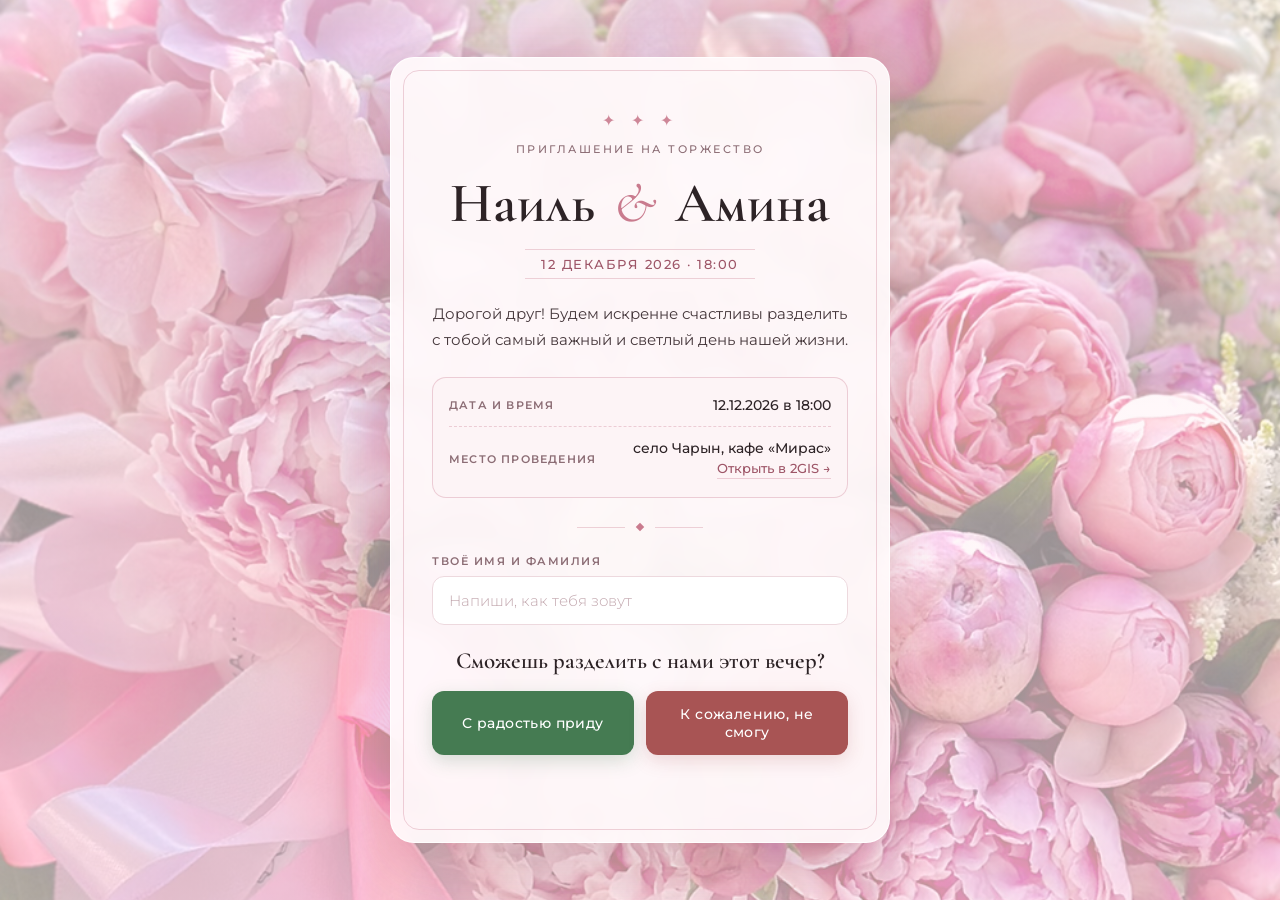
==== index.html @ 1da9c5cc "Сделал открытку" ====
<!DOCTYPE html>
<html lang="ru">
<head>
    <meta charset="UTF-8">
    <meta name="viewport" content="width=device-width, initial-scale=1.0">
    <title>Приглашение на свадьбу — Наиль & Амина</title>
    <link rel="preconnect" href="https://fonts.googleapis.com">
    <link rel="preconnect" href="https://fonts.gstatic.com" crossorigin>
    <link href="https://fonts.googleapis.com/css2?family=Cormorant+Garamond:ital,wght@0,400;0,600;1,400;1,600&family=Montserrat:wght@300;400;500;600&display=swap" rel="stylesheet">
    <style>
        :root {
            --bg: #fdf2f4;
            --card: rgba(255, 250, 251, 0.93);
            --text: #2d2326;
            --muted: #8c6d75;
            --rose: #c97b8e;
            --rose-light: rgba(201, 123, 142, 0.32);
            --rose-dark: #9e5668;
            --surface: rgba(253, 244, 246, 0.92);
            --yes: #457b52;
            --yes-hover: #366341;
            --no: #a85454;
            --no-hover: #8d4343;
            --error: #c0392b;
        }

        * {
            box-sizing: border-box;
            margin: 0;
            padding: 0;
            -webkit-tap-highlight-color: transparent;
        }

        body {
            font-family: 'Montserrat', sans-serif;
            background-color: var(--bg);
            background-image:
                linear-gradient(rgba(255, 246, 248, 0.58), rgba(255, 240, 244, 0.62)),
                url('IMG_3731.jpg');
            background-position: center;
            background-size: cover;
            background-repeat: no-repeat;
            background-attachment: fixed;
            color: var(--text);
            min-height: 100dvh;
            display: flex;
            align-items: center;
            justify-content: center;
            padding: 24px 16px;
        }

        .invitation {
            width: 100%;
            max-width: 500px;
            animation: cardAppear 0.9s cubic-bezier(0.22, 1, 0.36, 1) forwards;
        }

        @keyframes cardAppear {
            from {
                opacity: 0;
                transform: translateY(24px);
            }
            to {
                opacity: 1;
                transform: translateY(0);
            }
        }

        .invitation-outer {
            background: var(--card);
            backdrop-filter: blur(10px);
            -webkit-backdrop-filter: blur(10px);
            border-radius: 24px;
            padding: 12px;
            box-shadow: 0 24px 65px rgba(110, 58, 72, 0.2);
            border: 1px solid rgba(255, 255, 255, 0.8);
        }

        .invitation-inner {
            border: 1px solid var(--rose-light);
            border-radius: 16px;
            padding: 40px 28px 36px;
            text-align: center;
            position: relative;
        }

        .ornament {
            color: var(--rose);
            font-size: 16px;
            letter-spacing: 6px;
            margin-bottom: 12px;
            opacity: 0.9;
        }

        .eyebrow {
            font-size: 11px;
            font-weight: 500;
            letter-spacing: 2.5px;
            text-transform: uppercase;
            color: var(--muted);
            margin-bottom: 16px;
        }

        .names {
            font-family: 'Cormorant Garamond', serif;
            font-size: clamp(2.6rem, 9vw, 3.5rem);
            font-weight: 600;
            line-height: 1.12;
            color: var(--text);
            margin-bottom: 14px;
        }

        .names span {
            display: inline-block;
            color: var(--rose);
            font-style: italic;
            font-weight: 400;
            margin: 0 6px;
        }

        .date-badge {
            display: inline-block;
            font-size: 13px;
            font-weight: 500;
            color: var(--rose-dark);
            letter-spacing: 1.5px;
            text-transform: uppercase;
            padding: 6px 16px;
            border-top: 1px solid var(--rose-light);
            border-bottom: 1px solid var(--rose-light);
            margin-bottom: 22px;
        }

        .text {
            font-size: 15px;
            font-weight: 400;
            line-height: 1.75;
            color: #45373b;
            margin-bottom: 24px;
        }

        .details-card {
            background: var(--surface);
            border: 1px solid var(--rose-light);
            border-radius: 14px;
            padding: 18px 16px;
            margin-bottom: 26px;
            display: flex;
            flex-direction: column;
            gap: 12px;
        }

        .detail-row {
            display: flex;
            align-items: center;
            justify-content: space-between;
            gap: 12px;
            font-size: 14px;
            text-align: left;
        }

        .detail-row:not(:last-child) {
            padding-bottom: 12px;
            border-bottom: 1px dashed rgba(201, 123, 142, 0.32);
        }

        .detail-label {
            font-size: 11px;
            font-weight: 600;
            letter-spacing: 1.2px;
            text-transform: uppercase;
            color: var(--muted);
            flex-shrink: 0;
        }

        .detail-value {
            font-weight: 500;
            color: var(--text);
            text-align: right;
        }

        .map-link {
            display: inline-block;
            margin-top: 4px;
            font-size: 12.5px;
            font-weight: 500;
            color: var(--rose-dark);
            text-decoration: none;
            border-bottom: 1px solid var(--rose-light);
            padding-bottom: 2px;
            transition: opacity 0.2s;
        }

        .map-link:hover {
            opacity: 0.75;
        }

        .divider {
            display: flex;
            align-items: center;
            justify-content: center;
            gap: 12px;
            margin-bottom: 24px;
        }

        .divider::before,
        .divider::after {
            content: "";
            height: 1px;
            width: 48px;
            background: var(--rose-light);
        }

        .divider-diamond {
            width: 6px;
            height: 6px;
            background: var(--rose);
            transform: rotate(45deg);
        }

        .input-group {
            text-align: left;
            margin-bottom: 22px;
        }

        .input-group label {
            display: block;
            font-size: 11px;
            font-weight: 600;
            letter-spacing: 1.5px;
            text-transform: uppercase;
            color: var(--muted);
            margin-bottom: 8px;
        }

        .input-group input {
            width: 100%;
            padding: 14px 16px;
            font-size: 15px;
            font-family: 'Montserrat', sans-serif;
            border: 1.5px solid #edd9de;
            border-radius: 12px;
            background: rgba(255, 255, 255, 0.95);
            color: var(--text);
            transition: border-color 0.25s, box-shadow 0.25s, background-color 0.25s;
        }

        .input-group input::placeholder {
            color: #c2a7ae;
            font-weight: 300;
        }

        .input-group input:focus {
            outline: none;
            background: #ffffff;
            border-color: var(--rose);
            box-shadow: 0 0 0 3px rgba(201, 123, 142, 0.18);
        }

        .input-group input.invalid {
            border-color: var(--error);
            box-shadow: 0 0 0 3px rgba(192, 57, 43, 0.12);
        }

        .question {
            font-family: 'Cormorant Garamond', serif;
            font-size: 23px;
            font-weight: 600;
            margin-bottom: 16px;
            color: var(--text);
        }

        .buttons {
            display: flex;
            gap: 12px;
            justify-content: center;
            flex-wrap: wrap;
        }

        .btn {
            flex: 1 1 150px;
            padding: 14px 20px;
            font-size: 14px;
            font-family: 'Montserrat', sans-serif;
            font-weight: 500;
            letter-spacing: 0.4px;
            border: none;
            border-radius: 12px;
            cursor: pointer;
            color: #fff;
            transition: transform 0.15s ease, background-color 0.25s ease, box-shadow 0.25s ease, opacity 0.2s;
        }

        .btn:hover:not(:disabled) {
            transform: translateY(-1px);
        }

        .btn:active:not(:disabled) {
            transform: scale(0.98);
        }

        .btn:disabled {
            opacity: 0.6;
            cursor: not-allowed;
        }

        .btn-yes {
            background: var(--yes);
            box-shadow: 0 6px 18px rgba(69, 123, 82, 0.22);
        }

        .btn-yes:hover:not(:disabled) {
            background: var(--yes-hover);
        }

        .btn-no {
            background: var(--no);
            box-shadow: 0 6px 18px rgba(168, 84, 84, 0.2);
        }

        .btn-no:hover:not(:disabled) {
            background: var(--no-hover);
        }

        .message {
            margin-top: 18px;
            font-size: 13.5px;
            min-height: 20px;
            color: var(--muted);
        }

        .message.error {
            color: var(--error);
        }

        .confirmed-box {
            display: none;
            padding: 22px 16px;
            background: var(--surface);
            border-radius: 14px;
            border: 1px solid var(--rose-light);
            animation: cardAppear 0.5s ease forwards;
        }

        .confirmed-box.show {
            display: block;
        }

        .confirmed-icon {
            font-size: 28px;
            margin-bottom: 8px;
        }

        .confirmed-title {
            font-family: 'Cormorant Garamond', serif;
            font-size: 24px;
            font-weight: 600;
            color: var(--text);
            margin-bottom: 6px;
        }

        .confirmed-sub {
            font-size: 13.5px;
            font-weight: 300;
            color: var(--muted);
            line-height: 1.5;
        }

        @media (max-width: 480px) {
            body {
                background-attachment: scroll;
            }
            .invitation-inner {
                padding: 34px 20px 30px;
            }
            .btn {
                flex: 1 1 100%;
            }
        }
    </style>
</head>
<body>
    <div class="invitation">
        <div class="invitation-outer">
            <div class="invitation-inner">
                <div class="ornament">✦ ✦ ✦</div>
                <p class="eyebrow">Приглашение на торжество</p>

                <h1 class="names">Наиль <span>&</span> Амина</h1>
                <p class="date-badge">12 декабря 2026 · 18:00</p>

                <p class="text">
                    Дорогой друг! Будем искренне счастливы разделить с тобой
                    самый важный и светлый день нашей жизни.
                </p>

                <div class="details-card">
                    <div class="detail-row">
                        <span class="detail-label">Дата и время</span>
                        <span class="detail-value">12.12.2026 в 18:00</span>
                    </div>
                    <div class="detail-row">
                        <span class="detail-label">Место проведения</span>
                        <span class="detail-value">
                            село Чарын, кафе «Мирас»<br>
                            <a class="map-link" href="https://2gis.kz/search/село%20Чарын%20кафе%20Мирас" target="_blank" rel="noopener">Открыть в 2GIS →</a>
                        </span>
                    </div>
                </div>

                <div class="divider">
                    <span class="divider-diamond"></span>
                </div>

                <form id="rsvp-form" novalidate>
                    <div class="input-group">
                        <label for="guest-name">Твоё имя и фамилия</label>
                        <input
                            type="text"
                            id="guest-name"
                            name="name"
                            placeholder="Напиши, как тебя зовут"
                            autocomplete="name"
                            required
                        >
                    </div>

                    <p class="question">Сможешь разделить с нами этот вечер?</p>

                    <div class="buttons">
                        <button type="submit" name="answer" value="Приду" class="btn btn-yes">
                            С радостью приду
                        </button>
                        <button type="submit" name="answer" value="Не приду" class="btn btn-no">
                            К сожалению, не смогу
                        </button>
                    </div>
                </form>

                <div id="confirmed-box" class="confirmed-box">
                    <div class="confirmed-icon">✨</div>
                    <p class="confirmed-title" id="confirmed-title">Спасибо! Твой ответ записан</p>
                    <p class="confirmed-sub" id="confirmed-sub">Мы очень ценим, что ты нашёл время ответить.</p>
                </div>

                <p id="message" class="message" role="status" aria-live="polite"></p>
            </div>
        </div>
    </div>

    <script>
        // ============================================================
        // 1. ВСТАВЬ СЮДА СВОЙ URL ИЗ GOOGLE APPS SCRIPT (заканчивается на /exec)
        // ============================================================
        const SCRIPT_URL = 'https://script.google.com/macros/s/AKfycbz610E8Sy4Sr0p0sV0NRV6EFNcVCZr5c0VH14_NUvNoSm4_7kyCU1cednIXRTrZrEOw0Q/exec';

        // ============================================================
        // 2. Логика формы
        // ============================================================
        const form = document.getElementById('rsvp-form');
        const nameInput = document.getElementById('guest-name');
        const messageEl = document.getElementById('message');
        const confirmedBox = document.getElementById('confirmed-box');
        const confirmedTitle = document.getElementById('confirmed-title');
        const confirmedSub = document.getElementById('confirmed-sub');
        const buttons = form.querySelectorAll('button');

        let selectedAnswer = null;

        buttons.forEach((btn) => {
            btn.addEventListener('click', () => {
                selectedAnswer = btn.value;
            });
        });

        form.addEventListener('submit', (e) => {
            e.preventDefault();

            const name = nameInput.value.trim();
            if (!name) {
                nameInput.classList.add('invalid');
                nameInput.focus();
                showMessage('Пожалуйста, напиши своё имя.', 'error');
                return;
            }
            nameInput.classList.remove('invalid');

            if (!selectedAnswer) {
                showMessage('Выбери один из вариантов ответа.', 'error');
                return;
            }

            if (!SCRIPT_URL || SCRIPT_URL.includes('ВСТАВЬ_СЮДА')) {
                showMessage('Сначала вставь ссылку Google Apps Script в код.', 'error');
                return;
            }

            setLoading(true);
            showMessage('Сохраняем ответ...', '');

            const formData = new FormData();
            formData.append('name', name);
            formData.append('answer', selectedAnswer);

            fetch(SCRIPT_URL, {
                method: 'POST',
                body: formData,
            })
                .then((response) => response.json())
                .then((result) => {
                    if (result.result === 'success') {
                        showMessage('', '');
                        form.style.display = 'none';
                        confirmedTitle.textContent = `Спасибо, ${name}!`;
                        confirmedSub.textContent = selectedAnswer === 'Приду'
                            ? 'Твой ответ записан. Ждём тебя 12 декабря в 18:00 в кафе «Мирас»!'
                            : 'Твой ответ записан. Жаль, что не получится увидеться, но мы всё понимаем.';
                        confirmedBox.classList.add('show');
                    } else {
                        showMessage('Ошибка: ' + (result.message || 'не удалось сохранить'), 'error');
                    }
                })
                .catch((error) => {
                    console.error('Ошибка отправки:', error);
                    showMessage('Не удалось отправить. Проверь интернет и попробуй ещё раз.', 'error');
                })
                .finally(() => {
                    setLoading(false);
                });
        });

        nameInput.addEventListener('input', () => {
            if (nameInput.value.trim()) {
                nameInput.classList.remove('invalid');
                showMessage('', '');
            }
        });

        function showMessage(text, type) {
            messageEl.textContent = text;
            messageEl.className = 'message' + (type ? ' ' + type : '');
        }

        function setLoading(isLoading) {
            buttons.forEach((btn) => {
                btn.disabled = isLoading;
            });
        }
    </script>
</body>
</html>
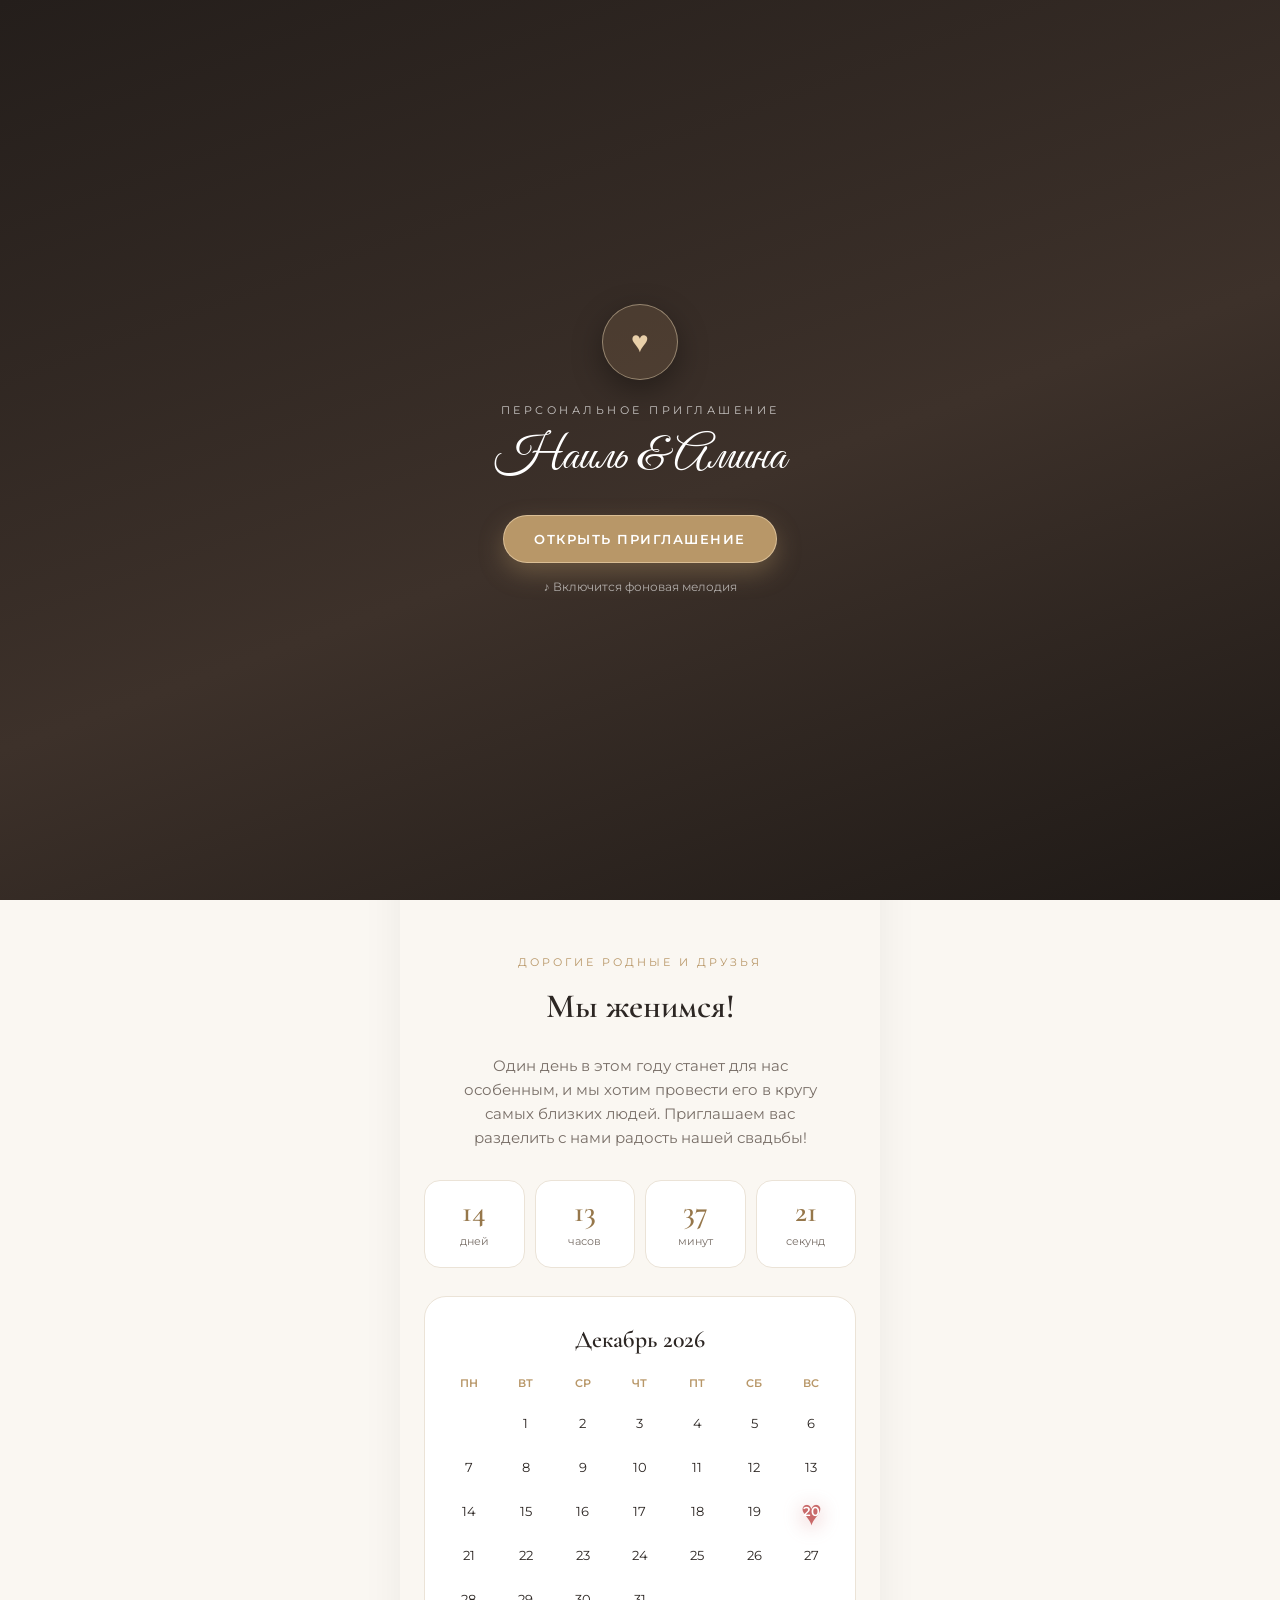
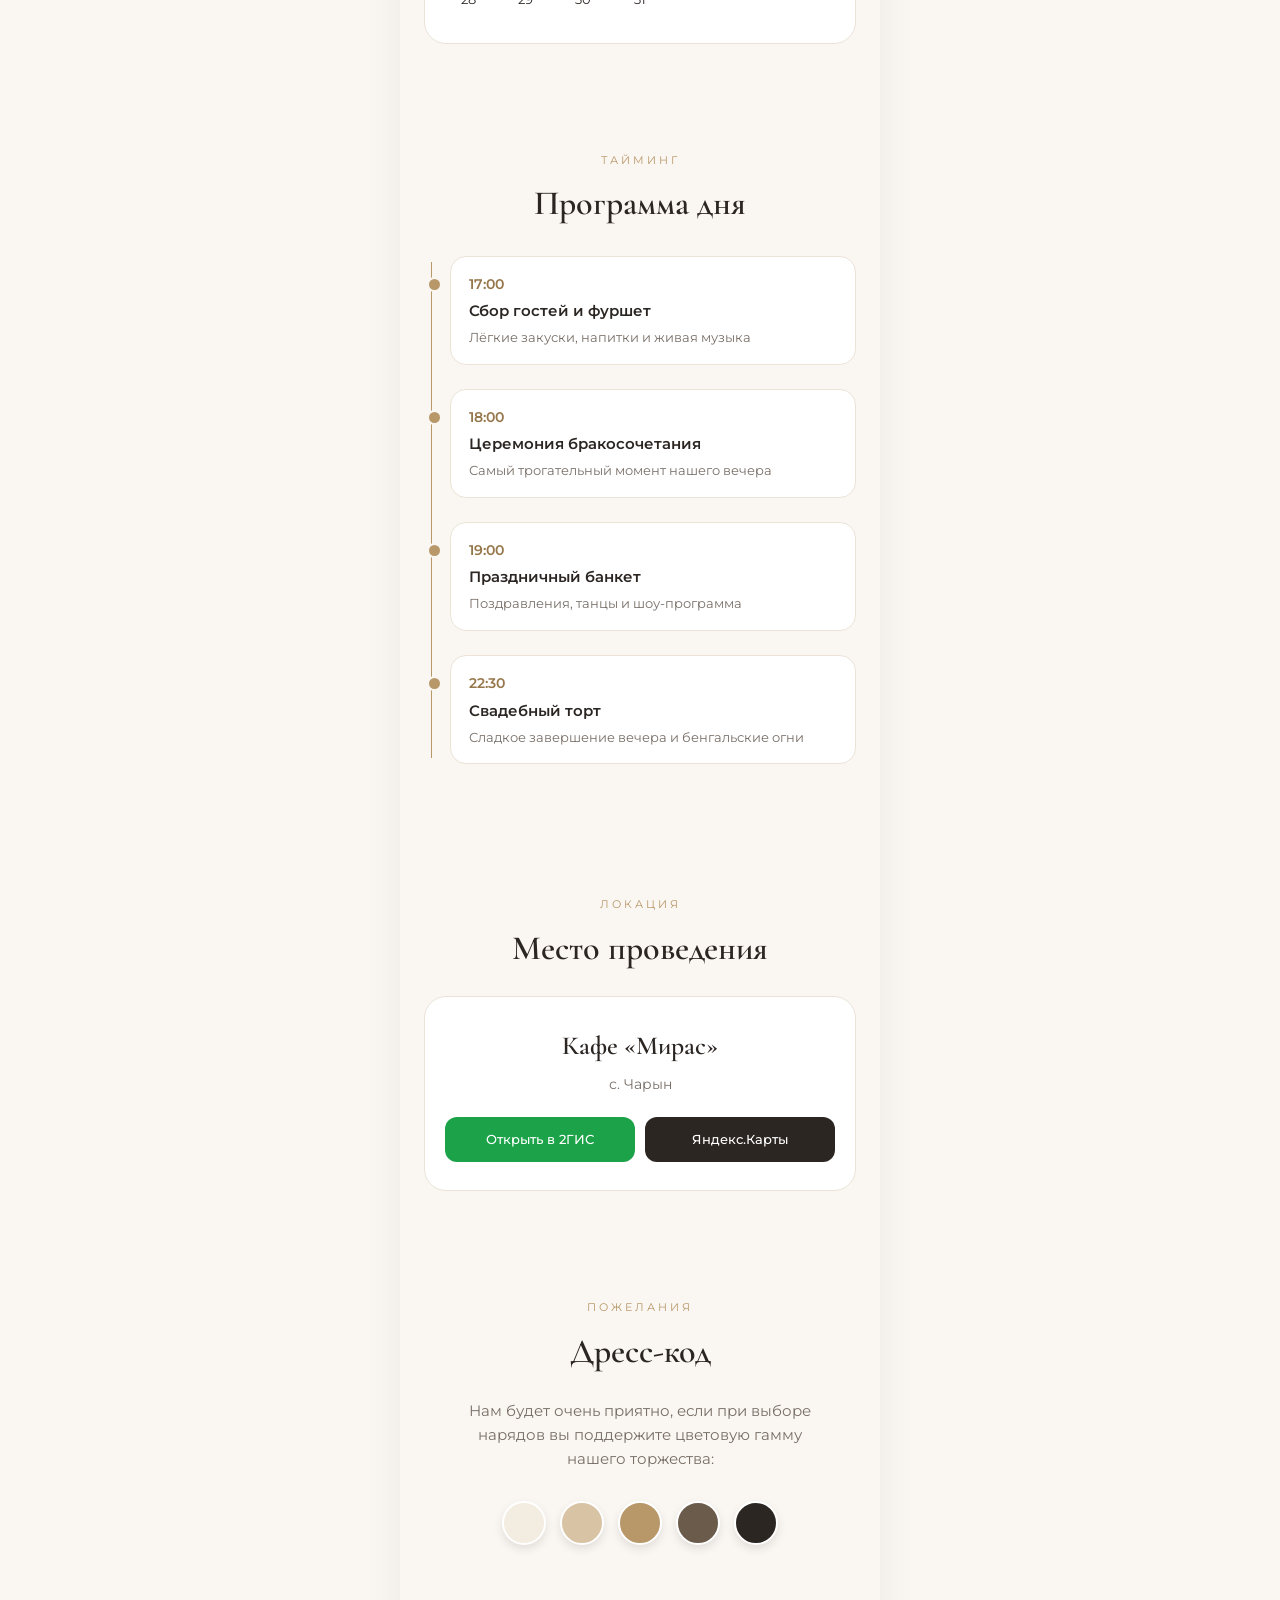
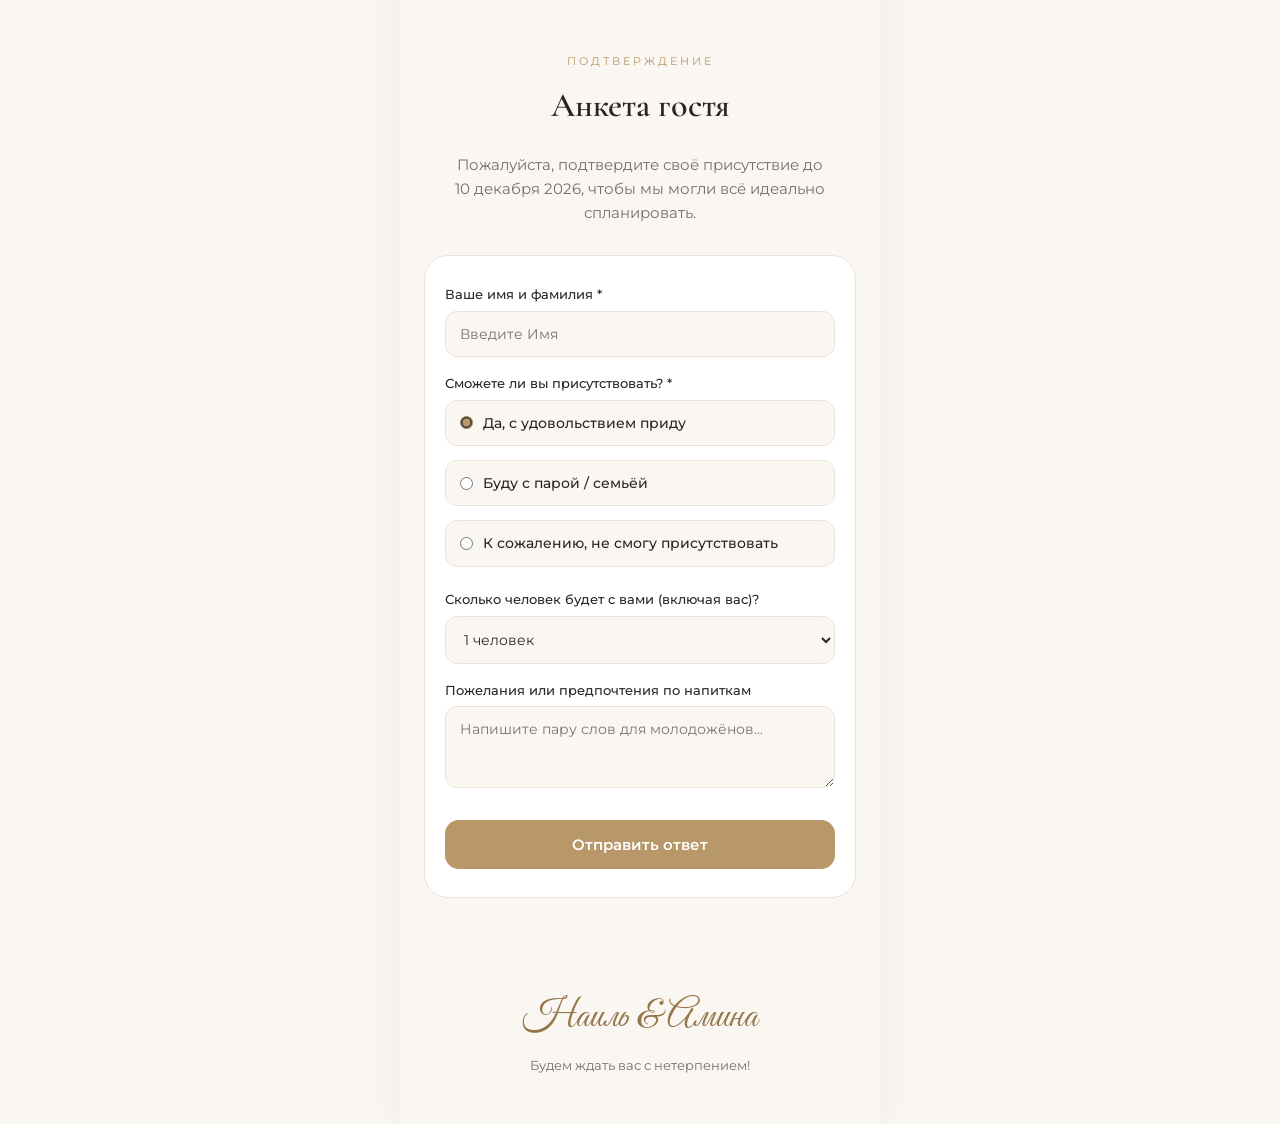
==== commit ac28a5bb: "Сделал лучшие обновление" ====
--- a/index.html
+++ b/index.html
@@ -1,551 +1,1009 @@
 <!DOCTYPE html>
 <html lang="ru">
 <head>
-    <meta charset="UTF-8">
-    <meta name="viewport" content="width=device-width, initial-scale=1.0">
-    <title>Приглашение на свадьбу — Наиль & Амина</title>
-    <link rel="preconnect" href="https://fonts.googleapis.com">
-    <link rel="preconnect" href="https://fonts.gstatic.com" crossorigin>
-    <link href="https://fonts.googleapis.com/css2?family=Cormorant+Garamond:ital,wght@0,400;0,600;1,400;1,600&family=Montserrat:wght@300;400;500;600&display=swap" rel="stylesheet">
-    <style>
-        :root {
-            --bg: #fdf2f4;
-            --card: rgba(255, 250, 251, 0.93);
-            --text: #2d2326;
-            --muted: #8c6d75;
-            --rose: #c97b8e;
-            --rose-light: rgba(201, 123, 142, 0.32);
-            --rose-dark: #9e5668;
-            --surface: rgba(253, 244, 246, 0.92);
-            --yes: #457b52;
-            --yes-hover: #366341;
-            --no: #a85454;
-            --no-hover: #8d4343;
-            --error: #c0392b;
+  <meta charset="UTF-8" />
+  <meta name="viewport" content="width=device-width, initial-scale=1.0" />
+  <title>Приглашение на свадьбу</title>
+  <link rel="preconnect" href="https://fonts.googleapis.com" />
+  <link rel="preconnect" href="https://fonts.gstatic.com" crossorigin />
+  <link href="https://fonts.googleapis.com/css2?family=Cormorant+Garamond:ital,wght@0,400;0,600;1,400&family=Great+Vibes&family=Montserrat:wght@300;400;500;600&display=swap" rel="stylesheet" />
+  <style>
+    :root {
+      --bg-main: #faf7f2;
+      --bg-card: #ffffff;
+      --text-main: #2c2623;
+      --text-muted: #786e67;
+      --accent: #b89768;
+      --accent-dark: #96774b;
+      --border: #ebe3d7;
+    }
+
+    * {
+      box-sizing: border-box;
+      margin: 0;
+      padding: 0;
+    }
+
+    html {
+      scroll-behavior: smooth;
+    }
+
+    body {
+      font-family: 'Montserrat', sans-serif;
+      background-color: var(--bg-main);
+      color: var(--text-main);
+      line-height: 1.6;
+      overflow-x: hidden;
+    }
+
+    body.locked {
+      overflow: hidden;
+    }
+
+    /* Экран-конверт при входе для запуска музыки */
+    .splash-screen {
+      position: fixed;
+      inset: 0;
+      z-index: 200;
+      background: linear-gradient(160deg, #241e1b 0%, #3d312a 55%, #1e1916 100%);
+      color: #fff;
+      display: flex;
+      flex-direction: column;
+      align-items: center;
+      justify-content: center;
+      text-align: center;
+      padding: 28px;
+      transition: opacity 0.6s ease, visibility 0.6s ease;
+    }
+
+    .splash-screen.hidden {
+      opacity: 0;
+      visibility: hidden;
+      pointer-events: none;
+    }
+
+    .splash-seal {
+      width: 76px;
+      height: 76px;
+      border-radius: 50%;
+      border: 1px solid rgba(216, 195, 165, 0.55);
+      background: rgba(184, 151, 104, 0.16);
+      display: flex;
+      align-items: center;
+      justify-content: center;
+      font-size: 30px;
+      color: #e8cfa9;
+      margin-bottom: 22px;
+      box-shadow: 0 10px 30px rgba(0, 0, 0, 0.35);
+    }
+
+    .splash-label {
+      font-size: 11px;
+      letter-spacing: 3.5px;
+      text-transform: uppercase;
+      color: rgba(255, 255, 255, 0.72);
+      margin-bottom: 10px;
+    }
+
+    .splash-names {
+      font-family: 'Great Vibes', cursive;
+      font-size: 48px;
+      line-height: 1.2;
+      color: #fff;
+      margin-bottom: 28px;
+    }
+
+    .open-invite-btn {
+      padding: 15px 30px;
+      border-radius: 999px;
+      border: 1px solid rgba(232, 207, 169, 0.7);
+      background: var(--accent);
+      color: #fff;
+      font-family: 'Montserrat', sans-serif;
+      font-size: 13px;
+      font-weight: 600;
+      letter-spacing: 1.5px;
+      text-transform: uppercase;
+      cursor: pointer;
+      box-shadow: 0 10px 25px rgba(184, 151, 104, 0.35);
+      transition: transform 0.25s ease, background 0.25s ease;
+    }
+
+    .open-invite-btn:hover {
+      background: var(--accent-dark);
+      transform: translateY(-2px);
+    }
+
+    .splash-note {
+      margin-top: 14px;
+      font-size: 12px;
+      color: rgba(255, 255, 255, 0.6);
+    }
+
+    /* Контейнер как мобильное приложение на десктопе */
+    .page-wrapper {
+      max-width: 480px;
+      margin: 0 auto;
+      background: var(--bg-main);
+      box-shadow: 0 0 40px rgba(0, 0, 0, 0.06);
+      position: relative;
+      min-height: 100vh;
+    }
+
+    /* Кнопка музыки */
+    .music-btn {
+      position: fixed;
+      top: 18px;
+      right: 18px;
+      z-index: 100;
+      width: 46px;
+      height: 46px;
+      border-radius: 50%;
+      border: 1px solid rgba(255, 255, 255, 0.6);
+      background: rgba(44, 38, 35, 0.55);
+      backdrop-filter: blur(8px);
+      color: #fff;
+      font-size: 18px;
+      cursor: pointer;
+      display: flex;
+      align-items: center;
+      justify-content: center;
+      transition: transform 0.3s ease, background 0.3s ease;
+    }
+
+    .music-btn.playing {
+      background: var(--accent);
+      animation: pulse 2s infinite;
+    }
+
+    @keyframes pulse {
+      0% { box-shadow: 0 0 0 0 rgba(184, 151, 104, 0.6); }
+      70% { box-shadow: 0 0 0 12px rgba(184, 151, 104, 0); }
+      100% { box-shadow: 0 0 0 0 rgba(184, 151, 104, 0); }
+    }
+
+    /* Первый экран */
+    .hero {
+      position: relative;
+      height: 100vh;
+      min-height: 640px;
+      display: flex;
+      flex-direction: column;
+      justify-content: flex-end;
+      align-items: center;
+      text-align: center;
+      padding: 48px 24px;
+      color: #fff;
+      background-size: cover;
+      background-position: center;
+    }
+
+    .hero::before {
+      content: '';
+      position: absolute;
+      inset: 0;
+      background: linear-gradient(
+        to bottom,
+        rgba(20, 16, 14, 0.2) 0%,
+        rgba(20, 16, 14, 0.35) 55%,
+        rgba(20, 16, 14, 0.85) 100%
+      );
+    }
+
+    .hero-content {
+      position: relative;
+      z-index: 2;
+      width: 100%;
+    }
+
+    .hero-subtitle {
+      font-size: 12px;
+      letter-spacing: 4px;
+      text-transform: uppercase;
+      opacity: 0.9;
+      margin-bottom: 12px;
+    }
+
+    .hero-names {
+      font-family: 'Great Vibes', cursive;
+      font-size: 54px;
+      line-height: 1.15;
+      font-weight: 400;
+      margin-bottom: 14px;
+      text-shadow: 0 4px 18px rgba(0, 0, 0, 0.35);
+    }
+
+    .hero-date {
+      font-family: 'Cormorant Garamond', serif;
+      font-size: 24px;
+      letter-spacing: 3px;
+      border-top: 1px solid rgba(255, 255, 255, 0.45);
+      border-bottom: 1px solid rgba(255, 255, 255, 0.45);
+      display: inline-block;
+      padding: 6px 22px;
+      margin-bottom: 28px;
+    }
+
+    .scroll-hint {
+      display: block;
+      font-size: 11px;
+      letter-spacing: 2px;
+      text-transform: uppercase;
+      color: rgba(255, 255, 255, 0.75);
+      text-decoration: none;
+      animation: bounce 2s infinite;
+    }
+
+    @keyframes bounce {
+      0%, 100% { transform: translateY(0); }
+      50% { transform: translateY(6px); }
+    }
+
+    /* Общие секции */
+    section {
+      padding: 54px 24px;
+      text-align: center;
+    }
+
+    .section-tag {
+      font-size: 11px;
+      letter-spacing: 3px;
+      text-transform: uppercase;
+      color: var(--accent);
+      margin-bottom: 8px;
+      display: block;
+    }
+
+    h2 {
+      font-family: 'Cormorant Garamond', serif;
+      font-size: 34px;
+      font-weight: 600;
+      margin-bottom: 20px;
+      color: var(--text-main);
+    }
+
+    .invite-text {
+      font-size: 15px;
+      color: var(--text-muted);
+      max-width: 380px;
+      margin: 0 auto 30px;
+    }
+
+    /* Таймер */
+    .countdown {
+      display: grid;
+      grid-template-columns: repeat(4, 1fr);
+      gap: 10px;
+      margin-top: 24px;
+    }
+
+    .time-box {
+      background: var(--bg-card);
+      border: 1px solid var(--border);
+      border-radius: 16px;
+      padding: 16px 8px;
+    }
+
+    .time-num {
+      font-family: 'Cormorant Garamond', serif;
+      font-size: 30px;
+      font-weight: 600;
+      color: var(--accent-dark);
+      display: block;
+      line-height: 1;
+    }
+
+    .time-label {
+      font-size: 11px;
+      color: var(--text-muted);
+      margin-top: 6px;
+      display: block;
+    }
+
+    /* Календарь */
+    .calendar-card {
+      background: var(--bg-card);
+      border: 1px solid var(--border);
+      border-radius: 22px;
+      padding: 24px 18px;
+      margin-top: 28px;
+    }
+
+    .calendar-month {
+      font-family: 'Cormorant Garamond', serif;
+      font-size: 24px;
+      font-weight: 600;
+      margin-bottom: 16px;
+      text-transform: capitalize;
+    }
+
+    .calendar-grid {
+      display: grid;
+      grid-template-columns: repeat(7, 1fr);
+      gap: 6px;
+      font-size: 13px;
+      align-items: center;
+    }
+
+    .cal-head {
+      font-weight: 600;
+      color: var(--accent);
+      font-size: 11px;
+      padding-bottom: 6px;
+    }
+
+    .cal-day {
+      height: 38px;
+      display: flex;
+      align-items: center;
+      justify-content: center;
+      border-radius: 50%;
+      color: var(--text-main);
+      position: relative;
+    }
+
+    .cal-day.active {
+      position: relative;
+      background: transparent;
+      color: #fff;
+      font-weight: 600;
+      z-index: 1;
+    }
+
+    .cal-day.active::before {
+      content: '♥';
+      position: absolute;
+      font-size: 36px;
+      line-height: 1;
+      color: #c96a6a;
+      z-index: -1;
+      filter: drop-shadow(0 4px 10px rgba(201, 106, 106, 0.45));
+      animation: heartbeat 1.8s ease-in-out infinite;
+    }
+
+    @keyframes heartbeat {
+      0%, 100% { transform: scale(1); }
+      50% { transform: scale(1.1); }
+    }
+
+    /* Тайминг дня */
+    .timeline {
+      text-align: left;
+      position: relative;
+      padding-left: 26px;
+      margin-top: 24px;
+    }
+
+    .timeline::before {
+      content: '';
+      position: absolute;
+      left: 7px;
+      top: 6px;
+      bottom: 6px;
+      width: 1px;
+      background: var(--accent);
+    }
+
+    .timeline-item {
+      position: relative;
+      margin-bottom: 24px;
+      background: var(--bg-card);
+      border: 1px solid var(--border);
+      border-radius: 16px;
+      padding: 16px 18px;
+    }
+
+    .timeline-item::before {
+      content: '';
+      position: absolute;
+      left: -24px;
+      top: 20px;
+      width: 11px;
+      height: 11px;
+      border-radius: 50%;
+      background: var(--accent);
+      border: 2px solid var(--bg-main);
+    }
+
+    .timeline-time {
+      font-weight: 600;
+      color: var(--accent-dark);
+      font-size: 14px;
+      margin-bottom: 4px;
+    }
+
+    .timeline-title {
+      font-weight: 600;
+      font-size: 15px;
+      margin-bottom: 4px;
+    }
+
+    .timeline-desc {
+      font-size: 13px;
+      color: var(--text-muted);
+    }
+
+    /* Локация */
+    .location-card {
+      background: var(--bg-card);
+      border: 1px solid var(--border);
+      border-radius: 22px;
+      padding: 28px 20px;
+    }
+
+    .place-name {
+      font-family: 'Cormorant Garamond', serif;
+      font-size: 26px;
+      font-weight: 600;
+      margin-bottom: 6px;
+    }
+
+    .place-address {
+      font-size: 14px;
+      color: var(--text-muted);
+      margin-bottom: 22px;
+    }
+
+    .map-buttons {
+      display: flex;
+      gap: 10px;
+      justify-content: center;
+    }
+
+    .btn-map {
+      flex: 1;
+      padding: 12px 14px;
+      border-radius: 12px;
+      text-decoration: none;
+      font-size: 13px;
+      font-weight: 500;
+      transition: 0.25s;
+    }
+
+    .btn-2gis {
+      background: #1ca349;
+      color: #fff;
+    }
+
+    .btn-yandex {
+      background: var(--text-main);
+      color: #fff;
+    }
+
+    /* Дресс-код */
+    .palette {
+      display: flex;
+      justify-content: center;
+      gap: 14px;
+      margin-top: 20px;
+    }
+
+    .color-dot {
+      width: 44px;
+      height: 44px;
+      border-radius: 50%;
+      border: 2px solid #fff;
+      box-shadow: 0 4px 10px rgba(0, 0, 0, 0.1);
+    }
+
+    /* Форма RSVP */
+    .rsvp-card {
+      background: var(--bg-card);
+      border: 1px solid var(--border);
+      border-radius: 24px;
+      padding: 28px 20px;
+      text-align: left;
+    }
+
+    .form-group {
+      margin-bottom: 16px;
+    }
+
+    label {
+      display: block;
+      font-size: 13px;
+      font-weight: 500;
+      margin-bottom: 6px;
+      color: var(--text-main);
+    }
+
+    input[type="text"],
+    select,
+    textarea {
+      width: 100%;
+      padding: 13px 14px;
+      border-radius: 12px;
+      border: 1px solid var(--border);
+      background: var(--bg-main);
+      font-family: inherit;
+      font-size: 14px;
+      color: var(--text-main);
+      outline: none;
+      transition: border-color 0.2s;
+    }
+
+    input:focus,
+    select:focus,
+    textarea:focus {
+      border-color: var(--accent);
+    }
+
+    .radio-group {
+      display: flex;
+      flex-direction: column;
+      gap: 8px;
+    }
+
+    .radio-option {
+      display: flex;
+      align-items: center;
+      gap: 10px;
+      padding: 11px 14px;
+      border: 1px solid var(--border);
+      border-radius: 12px;
+      cursor: pointer;
+      font-size: 14px;
+      background: var(--bg-main);
+    }
+
+    .radio-option input {
+      accent-color: var(--accent);
+    }
+
+    .submit-btn {
+      width: 100%;
+      padding: 15px;
+      border: none;
+      border-radius: 14px;
+      background: var(--accent);
+      color: #fff;
+      font-family: inherit;
+      font-size: 15px;
+      font-weight: 600;
+      cursor: pointer;
+      margin-top: 8px;
+      transition: background 0.25s;
+    }
+
+    .submit-btn:hover {
+      background: var(--accent-dark);
+    }
+
+    .submit-btn:disabled {
+      opacity: 0.6;
+      cursor: not-allowed;
+    }
+
+    .form-status {
+      margin-top: 14px;
+      font-size: 14px;
+      text-align: center;
+      font-weight: 500;
+      display: none;
+    }
+
+    footer {
+      padding: 36px 24px 48px;
+      text-align: center;
+      color: var(--text-muted);
+      font-size: 13px;
+    }
+
+    .footer-names {
+      font-family: 'Great Vibes', cursive;
+      font-size: 38px;
+      color: var(--accent-dark);
+      margin-bottom: 6px;
+    }
+
+    /* Анимация появления при скролле */
+    .reveal {
+      opacity: 0;
+      transform: translateY(24px);
+      transition: opacity 0.7s ease, transform 0.7s ease;
+    }
+
+    .reveal.visible {
+      opacity: 1;
+      transform: translateY(0);
+    }
+  </style>
+</head>
+<body class="locked">
+  <!-- Экран-конверт: запускает музыку сразу при открытии приглашения -->
+  <div class="splash-screen" id="splashScreen">
+    <div class="splash-seal">♥</div>
+    <div class="splash-label">Персональное приглашение</div>
+    <div class="splash-names" id="splashNames">Наиль & Амина</div>
+    <button class="open-invite-btn" id="openInviteBtn">Открыть приглашение</button>
+    <div class="splash-note">♪ Включится фоновая мелодия</div>
+  </div>
+
+  <div class="page-wrapper">
+    <!-- Фоновая музыка -->
+    <audio id="bgMusic" loop preload="auto"></audio>
+    <button class="music-btn" id="musicBtn" title="Включить / выключить музыку">♪</button>
+
+    <!-- Первый экран -->
+    <header class="hero" id="heroSection">
+      <div class="hero-content">
+        <div class="hero-subtitle">Приглашение на свадьбу</div>
+        <h1 class="hero-names" id="coupleNames">Наиль & Амина</h1>
+        <div class="hero-date" id="weddingDateText">20.12.2026</div>
+        <a href="#invite" class="scroll-hint">Листайте вниз ↓</a>
+      </div>
+    </header>
+
+    <!-- Приглашение + Таймер + Календарь -->
+    <section id="invite" class="reveal">
+      <span class="section-tag">Дорогие родные и друзья</span>
+      <h2>Мы женимся!</h2>
+      <p class="invite-text" id="inviteText">
+        В нашей жизни скоро состоится очень важное и радостное событие. Мы будем счастливы разделить этот особенный день вместе с вами!
+      </p>
+
+      <div class="countdown">
+        <div class="time-box">
+          <span class="time-num" id="days">00</span>
+          <span class="time-label">дней</span>
+        </div>
+        <div class="time-box">
+          <span class="time-num" id="hours">00</span>
+          <span class="time-label">часов</span>
+        </div>
+        <div class="time-box">
+          <span class="time-num" id="minutes">00</span>
+          <span class="time-label">минут</span>
+        </div>
+        <div class="time-box">
+          <span class="time-num" id="seconds">00</span>
+          <span class="time-label">секунд</span>
+        </div>
+      </div>
+
+      <div class="calendar-card">
+        <div class="calendar-month" id="calendarMonthTitle">Декабрь 2026</div>
+        <div class="calendar-grid" id="calendarGrid"></div>
+      </div>
+    </section>
+
+    <!-- Программа дня -->
+    <section class="reveal">
+      <span class="section-tag">Тайминг</span>
+      <h2>Программа дня</h2>
+      <div class="timeline" id="timelineList"></div>
+    </section>
+
+    <!-- Место проведения -->
+    <section class="reveal">
+      <span class="section-tag">Локация</span>
+      <h2>Место проведения</h2>
+      <div class="location-card">
+        <div class="place-name" id="placeName">Кафе «Мирас»</div>
+        <div class="place-address" id="placeAddress">с. Чарын</div>
+        <div class="map-buttons">
+          <a id="link2gis" href="#" target="_blank" class="btn-map btn-2gis">Открыть в 2ГИС</a>
+          <a id="linkYandex" href="#" target="_blank" class="btn-map btn-yandex">Яндекс.Карты</a>
+        </div>
+      </div>
+    </section>
+
+    <!-- Дресс-код -->
+    <section class="reveal">
+      <span class="section-tag">Пожелания</span>
+      <h2>Дресс-код</h2>
+      <p class="invite-text">
+        Нам будет очень приятно, если при выборе нарядов вы поддержите цветовую гамму нашего торжества:
+      </p>
+      <div class="palette" id="dressCodePalette"></div>
+    </section>
+
+    <!-- Анкета гостя -->
+    <section class="reveal">
+      <span class="section-tag">Подтверждение</span>
+      <h2>Анкета гостя</h2>
+      <p class="invite-text">
+        Пожалуйста, подтвердите своё присутствие до <span id="rsvpDeadline">10 декабря 2026</span>, чтобы мы могли всё идеально спланировать.
+      </p>
+
+      <div class="rsvp-card">
+        <form id="rsvpForm">
+          <div class="form-group">
+            <label for="guestName">Ваше имя и фамилия *</label>
+            <input type="text" id="guestName" name="name" placeholder="Введите Имя" required />
+          </div>
+
+          <div class="form-group">
+            <label>Сможете ли вы присутствовать? *</label>
+            <div class="radio-group">
+              <label class="radio-option">
+                <input type="radio" name="attendance" value="Приду с удовольствием" checked />
+                <span>Да, с удовольствием приду</span>
+              </label>
+              <label class="radio-option">
+                <input type="radio" name="attendance" value="Буду с парой / семьёй" />
+                <span>Буду с парой / семьёй</span>
+              </label>
+              <label class="radio-option">
+                <input type="radio" name="attendance" value="К сожалению, не смогу" />
+                <span>К сожалению, не смогу присутствовать</span>
+              </label>
+            </div>
+          </div>
+
+          <div class="form-group">
+            <label for="guestsCount">Сколько человек будет с вами (включая вас)?</label>
+            <select id="guestsCount" name="count">
+              <option value="1">1 человек</option>
+              <option value="2">2 человека</option>
+              <option value="3">3 человека</option>
+              <option value="4">4 человека</option>
+            </select>
+          </div>
+
+          <div class="form-group">
+            <label for="wishes">Пожелания или предпочтения по напиткам</label>
+            <textarea id="wishes" name="wishes" rows="3" placeholder="Напишите пару слов для молодожёнов..."></textarea>
+          </div>
+
+          <button type="submit" class="submit-btn" id="submitBtn">Отправить ответ</button>
+          <div class="form-status" id="formStatus"></div>
+        </form>
+      </div>
+    </section>
+
+    <footer>
+      <div class="footer-names" id="footerNames">Наиль & Амина</div>
+      <div>Будем ждать вас с нетерпением!</div>
+    </footer>
+  </div>
+
+  <script>
+    // ==========================================
+    // НАСТРОЙКИ ПОД КЛИЕНТА (МЕНЯТЬ ТОЛЬКО ЗДЕСЬ)
+    // ==========================================
+    const WEDDING_CONFIG = {
+      groomName: "Наиль",
+      brideName: "Амина",
+      // Формат даты: ГГГГ-ММ-ДДTЧЧ:ММ:СС
+      weddingDateISO: "2026-12-20T17:00:00",
+      dateDisplay: "20.12.2026",
+      rsvpDeadline: "10 декабря 2026",
+      heroImage: "https://images.unsplash.com/photo-1519741497674-611481863552?auto=format&fit=crop&w=1000&q=80",
+      // Положи трек рядом с index.html (лучше переименовать в charyn.mp3 и указать "./charyn.mp3")
+      musicUrl: "./Под_небом_Чарына.mp3",
+      inviteText: "Один день в этом году станет для нас особенным, и мы хотим провести его в кругу самых близких людей. Приглашаем вас разделить с нами радость нашей свадьбы!",
+      placeName: "Кафе «Мирас»",
+      placeAddress: "с. Чарын",
+      link2gis: "https://2gis.kz",
+      linkYandex: "https://yandex.kz/maps",
+      timeline: [
+        { time: "17:00", title: "Сбор гостей и фуршет", desc: "Лёгкие закуски, напитки и живая музыка" },
+        { time: "18:00", title: "Церемония бракосочетания", desc: "Самый трогательный момент нашего вечера" },
+        { time: "19:00", title: "Праздничный банкет", desc: "Поздравления, танцы и шоу-программа" },
+        { time: "22:30", title: "Свадебный торт", desc: "Сладкое завершение вечера и бенгальские огни" }
+      ],
+      dressCodeColors: ["#f3ece1", "#d8c3a5", "#b89768", "#6b5b4b", "#2c2623"],
+      // Сюда вставь URL веб-приложения Google Apps Script для записи в Google Таблицу
+      googleScriptUrl: ""
+    };
+
+    // Инициализация контента
+    const fullNames = `${WEDDING_CONFIG.groomName} & ${WEDDING_CONFIG.brideName}`;
+    document.title = `Свадьба: ${fullNames}`;
+    document.getElementById("splashNames").textContent = fullNames;
+    document.getElementById("coupleNames").textContent = fullNames;
+    document.getElementById("footerNames").textContent = fullNames;
+    document.getElementById("weddingDateText").textContent = WEDDING_CONFIG.dateDisplay;
+    document.getElementById("inviteText").textContent = WEDDING_CONFIG.inviteText;
+    document.getElementById("placeName").textContent = WEDDING_CONFIG.placeName;
+    document.getElementById("placeAddress").textContent = WEDDING_CONFIG.placeAddress;
+    document.getElementById("link2gis").href = WEDDING_CONFIG.link2gis;
+    document.getElementById("linkYandex").href = WEDDING_CONFIG.linkYandex;
+    document.getElementById("rsvpDeadline").textContent = WEDDING_CONFIG.rsvpDeadline;
+    document.getElementById("heroSection").style.backgroundImage = `url('${WEDDING_CONFIG.heroImage}')`;
+
+    // Музыка и экран открытия
+    const bgMusic = document.getElementById("bgMusic");
+    const musicBtn = document.getElementById("musicBtn");
+    const splashScreen = document.getElementById("splashScreen");
+    const openInviteBtn = document.getElementById("openInviteBtn");
+
+    bgMusic.src = WEDDING_CONFIG.musicUrl;
+    bgMusic.volume = 0.7;
+    let isPlaying = false;
+    let userManuallyPaused = false;
+
+    function playMusic() {
+      bgMusic.play().then(() => {
+        isPlaying = true;
+        userManuallyPaused = false;
+        musicBtn.classList.add("playing");
+        musicBtn.textContent = "❚❚";
+      }).catch(() => {
+        isPlaying = false;
+        musicBtn.classList.remove("playing");
+        musicBtn.textContent = "♪";
+      });
+    }
+
+    function pauseMusic() {
+      bgMusic.pause();
+      isPlaying = false;
+      userManuallyPaused = true;
+      musicBtn.classList.remove("playing");
+      musicBtn.textContent = "♪";
+    }
+
+    function unlockInvitation() {
+      splashScreen.classList.add("hidden");
+      document.body.classList.remove("locked");
+      playMusic();
+    }
+
+    openInviteBtn.addEventListener("click", unlockInvitation);
+
+    // Подхватываем воспроизведение при первом взаимодействии, если гость не выключал звук вручную
+    document.addEventListener("pointerdown", () => {
+      if (!isPlaying && !userManuallyPaused) {
+        playMusic();
+      }
+    }, { once: true });
+
+    musicBtn.addEventListener("click", (e) => {
+      e.stopPropagation();
+      if (isPlaying) {
+        pauseMusic();
+      } else {
+        playMusic();
+      }
+    });
+
+    // Таймер обратного отсчёта
+    const targetDate = new Date(WEDDING_CONFIG.weddingDateISO);
+    function updateCountdown() {
+      const now = new Date();
+      const diff = targetDate - now;
+
+      if (diff <= 0) {
+        document.getElementById("days").textContent = "00";
+        document.getElementById("hours").textContent = "00";
+        document.getElementById("minutes").textContent = "00";
+        document.getElementById("seconds").textContent = "00";
+        return;
+      }
+
+      const d = Math.floor(diff / (1000 * 60 * 60 * 24));
+      const h = Math.floor((diff / (1000 * 60 * 60)) % 24);
+      const m = Math.floor((diff / 1000 / 60) % 60);
+      const s = Math.floor((diff / 1000) % 60);
+
+      document.getElementById("days").textContent = String(d).padStart(2, "0");
+      document.getElementById("hours").textContent = String(h).padStart(2, "0");
+      document.getElementById("minutes").textContent = String(m).padStart(2, "0");
+      document.getElementById("seconds").textContent = String(s).padStart(2, "0");
+    }
+    setInterval(updateCountdown, 1000);
+    updateCountdown();
+
+    // Генерация календаря на месяц свадьбы
+    function renderCalendar(dateObj) {
+      const months = [
+        "Январь", "Февраль", "Март", "Апрель", "Май", "Июнь",
+        "Июль", "Август", "Сентябрь", "Октябрь", "Ноябрь", "Декабрь"
+      ];
+      const year = dateObj.getFullYear();
+      const month = dateObj.getMonth();
+      const activeDay = dateObj.getDate();
+
+      document.getElementById("calendarMonthTitle").textContent = `${months[month]} ${year}`;
+      const grid = document.getElementById("calendarGrid");
+      grid.innerHTML = "";
+
+      const weekDays = ["ПН", "ВТ", "СР", "ЧТ", "ПТ", "СБ", "ВС"];
+      weekDays.forEach(day => {
+        const el = document.createElement("div");
+        el.className = "cal-head";
+        el.textContent = day;
+        grid.appendChild(el);
+      });
+
+      const firstDay = new Date(year, month, 1).getDay();
+      const startOffset = firstDay === 0 ? 6 : firstDay - 1;
+      const daysInMonth = new Date(year, month + 1, 0).getDate();
+
+      for (let i = 0; i < startOffset; i++) {
+        grid.appendChild(document.createElement("div"));
+      }
+
+      for (let day = 1; day <= daysInMonth; day++) {
+        const cell = document.createElement("div");
+        cell.className = "cal-day" + (day === activeDay ? " active" : "");
+        cell.textContent = day;
+        grid.appendChild(cell);
+      }
+    }
+    renderCalendar(targetDate);
+
+    // Тайминг
+    const timelineList = document.getElementById("timelineList");
+    WEDDING_CONFIG.timeline.forEach(item => {
+      const div = document.createElement("div");
+      div.className = "timeline-item";
+      div.innerHTML = `
+        <div class="timeline-time">${item.time}</div>
+        <div class="timeline-title">${item.title}</div>
+        <div class="timeline-desc">${item.desc}</div>
+      `;
+      timelineList.appendChild(div);
+    });
+
+    // Палитра дресс-кода
+    const paletteEl = document.getElementById("dressCodePalette");
+    WEDDING_CONFIG.dressCodeColors.forEach(color => {
+      const dot = document.createElement("div");
+      dot.className = "color-dot";
+      dot.style.backgroundColor = color;
+      paletteEl.appendChild(dot);
+    });
+
+    // Анимация появления блоков
+    const observer = new IntersectionObserver(entries => {
+      entries.forEach(entry => {
+        if (entry.isIntersecting) {
+          entry.target.classList.add("visible");
         }
-
-        * {
-            box-sizing: border-box;
-            margin: 0;
-            padding: 0;
-            -webkit-tap-highlight-color: transparent;
+      });
+    }, { threshold: 0.12 });
+
+    document.querySelectorAll(".reveal").forEach(el => observer.observe(el));
+
+    // Отправка формы RSVP
+    const rsvpForm = document.getElementById("rsvpForm");
+    const formStatus = document.getElementById("formStatus");
+    const submitBtn = document.getElementById("submitBtn");
+
+    rsvpForm.addEventListener("submit", async (e) => {
+      e.preventDefault();
+      submitBtn.disabled = true;
+      submitBtn.textContent = "Отправляем...";
+
+      const formData = new FormData(rsvpForm);
+      const payload = {
+        timestamp: new Date().toLocaleString("ru-RU"),
+        name: formData.get("name"),
+        attendance: formData.get("attendance"),
+        count: formData.get("count"),
+        wishes: formData.get("wishes")
+      };
+
+      try {
+        if (WEDDING_CONFIG.googleScriptUrl) {
+          await fetch(WEDDING_CONFIG.googleScriptUrl, {
+            method: "POST",
+            mode: "no-cors",
+            headers: { "Content-Type": "application/json" },
+            body: JSON.stringify(payload)
+          });
+        } else {
+          const saved = JSON.parse(localStorage.getItem("rsvp_demo") || "[]");
+          saved.push(payload);
+          localStorage.setItem("rsvp_demo", JSON.stringify(saved));
         }
 
-        body {
-            font-family: 'Montserrat', sans-serif;
-            background-color: var(--bg);
-            background-image:
-                linear-gradient(rgba(255, 246, 248, 0.58), rgba(255, 240, 244, 0.62)),
-                url('IMG_3731.jpg');
-            background-position: center;
-            background-size: cover;
-            background-repeat: no-repeat;
-            background-attachment: fixed;
-            color: var(--text);
-            min-height: 100dvh;
-            display: flex;
-            align-items: center;
-            justify-content: center;
-            padding: 24px 16px;
-        }
-
-        .invitation {
-            width: 100%;
-            max-width: 500px;
-            animation: cardAppear 0.9s cubic-bezier(0.22, 1, 0.36, 1) forwards;
-        }
-
-        @keyframes cardAppear {
-            from {
-                opacity: 0;
-                transform: translateY(24px);
-            }
-            to {
-                opacity: 1;
-                transform: translateY(0);
-            }
-        }
-
-        .invitation-outer {
-            background: var(--card);
-            backdrop-filter: blur(10px);
-            -webkit-backdrop-filter: blur(10px);
-            border-radius: 24px;
-            padding: 12px;
-            box-shadow: 0 24px 65px rgba(110, 58, 72, 0.2);
-            border: 1px solid rgba(255, 255, 255, 0.8);
-        }
-
-        .invitation-inner {
-            border: 1px solid var(--rose-light);
-            border-radius: 16px;
-            padding: 40px 28px 36px;
-            text-align: center;
-            position: relative;
-        }
-
-        .ornament {
-            color: var(--rose);
-            font-size: 16px;
-            letter-spacing: 6px;
-            margin-bottom: 12px;
-            opacity: 0.9;
-        }
-
-        .eyebrow {
-            font-size: 11px;
-            font-weight: 500;
-            letter-spacing: 2.5px;
-            text-transform: uppercase;
-            color: var(--muted);
-            margin-bottom: 16px;
-        }
-
-        .names {
-            font-family: 'Cormorant Garamond', serif;
-            font-size: clamp(2.6rem, 9vw, 3.5rem);
-            font-weight: 600;
-            line-height: 1.12;
-            color: var(--text);
-            margin-bottom: 14px;
-        }
-
-        .names span {
-            display: inline-block;
-            color: var(--rose);
-            font-style: italic;
-            font-weight: 400;
-            margin: 0 6px;
-        }
-
-        .date-badge {
-            display: inline-block;
-            font-size: 13px;
-            font-weight: 500;
-            color: var(--rose-dark);
-            letter-spacing: 1.5px;
-            text-transform: uppercase;
-            padding: 6px 16px;
-            border-top: 1px solid var(--rose-light);
-            border-bottom: 1px solid var(--rose-light);
-            margin-bottom: 22px;
-        }
-
-        .text {
-            font-size: 15px;
-            font-weight: 400;
-            line-height: 1.75;
-            color: #45373b;
-            margin-bottom: 24px;
-        }
-
-        .details-card {
-            background: var(--surface);
-            border: 1px solid var(--rose-light);
-            border-radius: 14px;
-            padding: 18px 16px;
-            margin-bottom: 26px;
-            display: flex;
-            flex-direction: column;
-            gap: 12px;
-        }
-
-        .detail-row {
-            display: flex;
-            align-items: center;
-            justify-content: space-between;
-            gap: 12px;
-            font-size: 14px;
-            text-align: left;
-        }
-
-        .detail-row:not(:last-child) {
-            padding-bottom: 12px;
-            border-bottom: 1px dashed rgba(201, 123, 142, 0.32);
-        }
-
-        .detail-label {
-            font-size: 11px;
-            font-weight: 600;
-            letter-spacing: 1.2px;
-            text-transform: uppercase;
-            color: var(--muted);
-            flex-shrink: 0;
-        }
-
-        .detail-value {
-            font-weight: 500;
-            color: var(--text);
-            text-align: right;
-        }
-
-        .map-link {
-            display: inline-block;
-            margin-top: 4px;
-            font-size: 12.5px;
-            font-weight: 500;
-            color: var(--rose-dark);
-            text-decoration: none;
-            border-bottom: 1px solid var(--rose-light);
-            padding-bottom: 2px;
-            transition: opacity 0.2s;
-        }
-
-        .map-link:hover {
-            opacity: 0.75;
-        }
-
-        .divider {
-            display: flex;
-            align-items: center;
-            justify-content: center;
-            gap: 12px;
-            margin-bottom: 24px;
-        }
-
-        .divider::before,
-        .divider::after {
-            content: "";
-            height: 1px;
-            width: 48px;
-            background: var(--rose-light);
-        }
-
-        .divider-diamond {
-            width: 6px;
-            height: 6px;
-            background: var(--rose);
-            transform: rotate(45deg);
-        }
-
-        .input-group {
-            text-align: left;
-            margin-bottom: 22px;
-        }
-
-        .input-group label {
-            display: block;
-            font-size: 11px;
-            font-weight: 600;
-            letter-spacing: 1.5px;
-            text-transform: uppercase;
-            color: var(--muted);
-            margin-bottom: 8px;
-        }
-
-        .input-group input {
-            width: 100%;
-            padding: 14px 16px;
-            font-size: 15px;
-            font-family: 'Montserrat', sans-serif;
-            border: 1.5px solid #edd9de;
-            border-radius: 12px;
-            background: rgba(255, 255, 255, 0.95);
-            color: var(--text);
-            transition: border-color 0.25s, box-shadow 0.25s, background-color 0.25s;
-        }
-
-        .input-group input::placeholder {
-            color: #c2a7ae;
-            font-weight: 300;
-        }
-
-        .input-group input:focus {
-            outline: none;
-            background: #ffffff;
-            border-color: var(--rose);
-            box-shadow: 0 0 0 3px rgba(201, 123, 142, 0.18);
-        }
-
-        .input-group input.invalid {
-            border-color: var(--error);
-            box-shadow: 0 0 0 3px rgba(192, 57, 43, 0.12);
-        }
-
-        .question {
-            font-family: 'Cormorant Garamond', serif;
-            font-size: 23px;
-            font-weight: 600;
-            margin-bottom: 16px;
-            color: var(--text);
-        }
-
-        .buttons {
-            display: flex;
-            gap: 12px;
-            justify-content: center;
-            flex-wrap: wrap;
-        }
-
-        .btn {
-            flex: 1 1 150px;
-            padding: 14px 20px;
-            font-size: 14px;
-            font-family: 'Montserrat', sans-serif;
-            font-weight: 500;
-            letter-spacing: 0.4px;
-            border: none;
-            border-radius: 12px;
-            cursor: pointer;
-            color: #fff;
-            transition: transform 0.15s ease, background-color 0.25s ease, box-shadow 0.25s ease, opacity 0.2s;
-        }
-
-        .btn:hover:not(:disabled) {
-            transform: translateY(-1px);
-        }
-
-        .btn:active:not(:disabled) {
-            transform: scale(0.98);
-        }
-
-        .btn:disabled {
-            opacity: 0.6;
-            cursor: not-allowed;
-        }
-
-        .btn-yes {
-            background: var(--yes);
-            box-shadow: 0 6px 18px rgba(69, 123, 82, 0.22);
-        }
-
-        .btn-yes:hover:not(:disabled) {
-            background: var(--yes-hover);
-        }
-
-        .btn-no {
-            background: var(--no);
-            box-shadow: 0 6px 18px rgba(168, 84, 84, 0.2);
-        }
-
-        .btn-no:hover:not(:disabled) {
-            background: var(--no-hover);
-        }
-
-        .message {
-            margin-top: 18px;
-            font-size: 13.5px;
-            min-height: 20px;
-            color: var(--muted);
-        }
-
-        .message.error {
-            color: var(--error);
-        }
-
-        .confirmed-box {
-            display: none;
-            padding: 22px 16px;
-            background: var(--surface);
-            border-radius: 14px;
-            border: 1px solid var(--rose-light);
-            animation: cardAppear 0.5s ease forwards;
-        }
-
-        .confirmed-box.show {
-            display: block;
-        }
-
-        .confirmed-icon {
-            font-size: 28px;
-            margin-bottom: 8px;
-        }
-
-        .confirmed-title {
-            font-family: 'Cormorant Garamond', serif;
-            font-size: 24px;
-            font-weight: 600;
-            color: var(--text);
-            margin-bottom: 6px;
-        }
-
-        .confirmed-sub {
-            font-size: 13.5px;
-            font-weight: 300;
-            color: var(--muted);
-            line-height: 1.5;
-        }
-
-        @media (max-width: 480px) {
-            body {
-                background-attachment: scroll;
-            }
-            .invitation-inner {
-                padding: 34px 20px 30px;
-            }
-            .btn {
-                flex: 1 1 100%;
-            }
-        }
-    </style>
-</head>
-<body>
-    <div class="invitation">
-        <div class="invitation-outer">
-            <div class="invitation-inner">
-                <div class="ornament">✦ ✦ ✦</div>
-                <p class="eyebrow">Приглашение на торжество</p>
-
-                <h1 class="names">Наиль <span>&</span> Амина</h1>
-                <p class="date-badge">12 декабря 2026 · 18:00</p>
-
-                <p class="text">
-                    Дорогой друг! Будем искренне счастливы разделить с тобой
-                    самый важный и светлый день нашей жизни.
-                </p>
-
-                <div class="details-card">
-                    <div class="detail-row">
-                        <span class="detail-label">Дата и время</span>
-                        <span class="detail-value">12.12.2026 в 18:00</span>
-                    </div>
-                    <div class="detail-row">
-                        <span class="detail-label">Место проведения</span>
-                        <span class="detail-value">
-                            село Чарын, кафе «Мирас»<br>
-                            <a class="map-link" href="https://2gis.kz/search/село%20Чарын%20кафе%20Мирас" target="_blank" rel="noopener">Открыть в 2GIS →</a>
-                        </span>
-                    </div>
-                </div>
-
-                <div class="divider">
-                    <span class="divider-diamond"></span>
-                </div>
-
-                <form id="rsvp-form" novalidate>
-                    <div class="input-group">
-                        <label for="guest-name">Твоё имя и фамилия</label>
-                        <input
-                            type="text"
-                            id="guest-name"
-                            name="name"
-                            placeholder="Напиши, как тебя зовут"
-                            autocomplete="name"
-                            required
-                        >
-                    </div>
-
-                    <p class="question">Сможешь разделить с нами этот вечер?</p>
-
-                    <div class="buttons">
-                        <button type="submit" name="answer" value="Приду" class="btn btn-yes">
-                            С радостью приду
-                        </button>
-                        <button type="submit" name="answer" value="Не приду" class="btn btn-no">
-                            К сожалению, не смогу
-                        </button>
-                    </div>
-                </form>
-
-                <div id="confirmed-box" class="confirmed-box">
-                    <div class="confirmed-icon">✨</div>
-                    <p class="confirmed-title" id="confirmed-title">Спасибо! Твой ответ записан</p>
-                    <p class="confirmed-sub" id="confirmed-sub">Мы очень ценим, что ты нашёл время ответить.</p>
-                </div>
-
-                <p id="message" class="message" role="status" aria-live="polite"></p>
-            </div>
-        </div>
-    </div>
-
-    <script>
-        // ============================================================
-        // 1. ВСТАВЬ СЮДА СВОЙ URL ИЗ GOOGLE APPS SCRIPT (заканчивается на /exec)
-        // ============================================================
-        const SCRIPT_URL = 'https://script.google.com/macros/s/AKfycbz610E8Sy4Sr0p0sV0NRV6EFNcVCZr5c0VH14_NUvNoSm4_7kyCU1cednIXRTrZrEOw0Q/exec';
-
-        // ============================================================
-        // 2. Логика формы
-        // ============================================================
-        const form = document.getElementById('rsvp-form');
-        const nameInput = document.getElementById('guest-name');
-        const messageEl = document.getElementById('message');
-        const confirmedBox = document.getElementById('confirmed-box');
-        const confirmedTitle = document.getElementById('confirmed-title');
-        const confirmedSub = document.getElementById('confirmed-sub');
-        const buttons = form.querySelectorAll('button');
-
-        let selectedAnswer = null;
-
-        buttons.forEach((btn) => {
-            btn.addEventListener('click', () => {
-                selectedAnswer = btn.value;
-            });
-        });
-
-        form.addEventListener('submit', (e) => {
-            e.preventDefault();
-
-            const name = nameInput.value.trim();
-            if (!name) {
-                nameInput.classList.add('invalid');
-                nameInput.focus();
-                showMessage('Пожалуйста, напиши своё имя.', 'error');
-                return;
-            }
-            nameInput.classList.remove('invalid');
-
-            if (!selectedAnswer) {
-                showMessage('Выбери один из вариантов ответа.', 'error');
-                return;
-            }
-
-            if (!SCRIPT_URL || SCRIPT_URL.includes('ВСТАВЬ_СЮДА')) {
-                showMessage('Сначала вставь ссылку Google Apps Script в код.', 'error');
-                return;
-            }
-
-            setLoading(true);
-            showMessage('Сохраняем ответ...', '');
-
-            const formData = new FormData();
-            formData.append('name', name);
-            formData.append('answer', selectedAnswer);
-
-            fetch(SCRIPT_URL, {
-                method: 'POST',
-                body: formData,
-            })
-                .then((response) => response.json())
-                .then((result) => {
-                    if (result.result === 'success') {
-                        showMessage('', '');
-                        form.style.display = 'none';
-                        confirmedTitle.textContent = `Спасибо, ${name}!`;
-                        confirmedSub.textContent = selectedAnswer === 'Приду'
-                            ? 'Твой ответ записан. Ждём тебя 12 декабря в 18:00 в кафе «Мирас»!'
-                            : 'Твой ответ записан. Жаль, что не получится увидеться, но мы всё понимаем.';
-                        confirmedBox.classList.add('show');
-                    } else {
-                        showMessage('Ошибка: ' + (result.message || 'не удалось сохранить'), 'error');
-                    }
-                })
-                .catch((error) => {
-                    console.error('Ошибка отправки:', error);
-                    showMessage('Не удалось отправить. Проверь интернет и попробуй ещё раз.', 'error');
-                })
-                .finally(() => {
-                    setLoading(false);
-                });
-        });
-
-        nameInput.addEventListener('input', () => {
-            if (nameInput.value.trim()) {
-                nameInput.classList.remove('invalid');
-                showMessage('', '');
-            }
-        });
-
-        function showMessage(text, type) {
-            messageEl.textContent = text;
-            messageEl.className = 'message' + (type ? ' ' + type : '');
-        }
-
-        function setLoading(isLoading) {
-            buttons.forEach((btn) => {
-                btn.disabled = isLoading;
-            });
-        }
-    </script>
+        formStatus.style.display = "block";
+        formStatus.style.color = "#1ca349";
+        formStatus.textContent = "Спасибо! Ваш ответ успешно отправлен.";
+        rsvpForm.reset();
+      } catch (err) {
+        formStatus.style.display = "block";
+        formStatus.style.color = "#c0392b";
+        formStatus.textContent = "Ошибка отправки. Попробуйте ещё раз.";
+      } finally {
+        submitBtn.disabled = false;
+        submitBtn.textContent = "Отправить ответ";
+      }
+    });
+  </script>
 </body>
 </html>
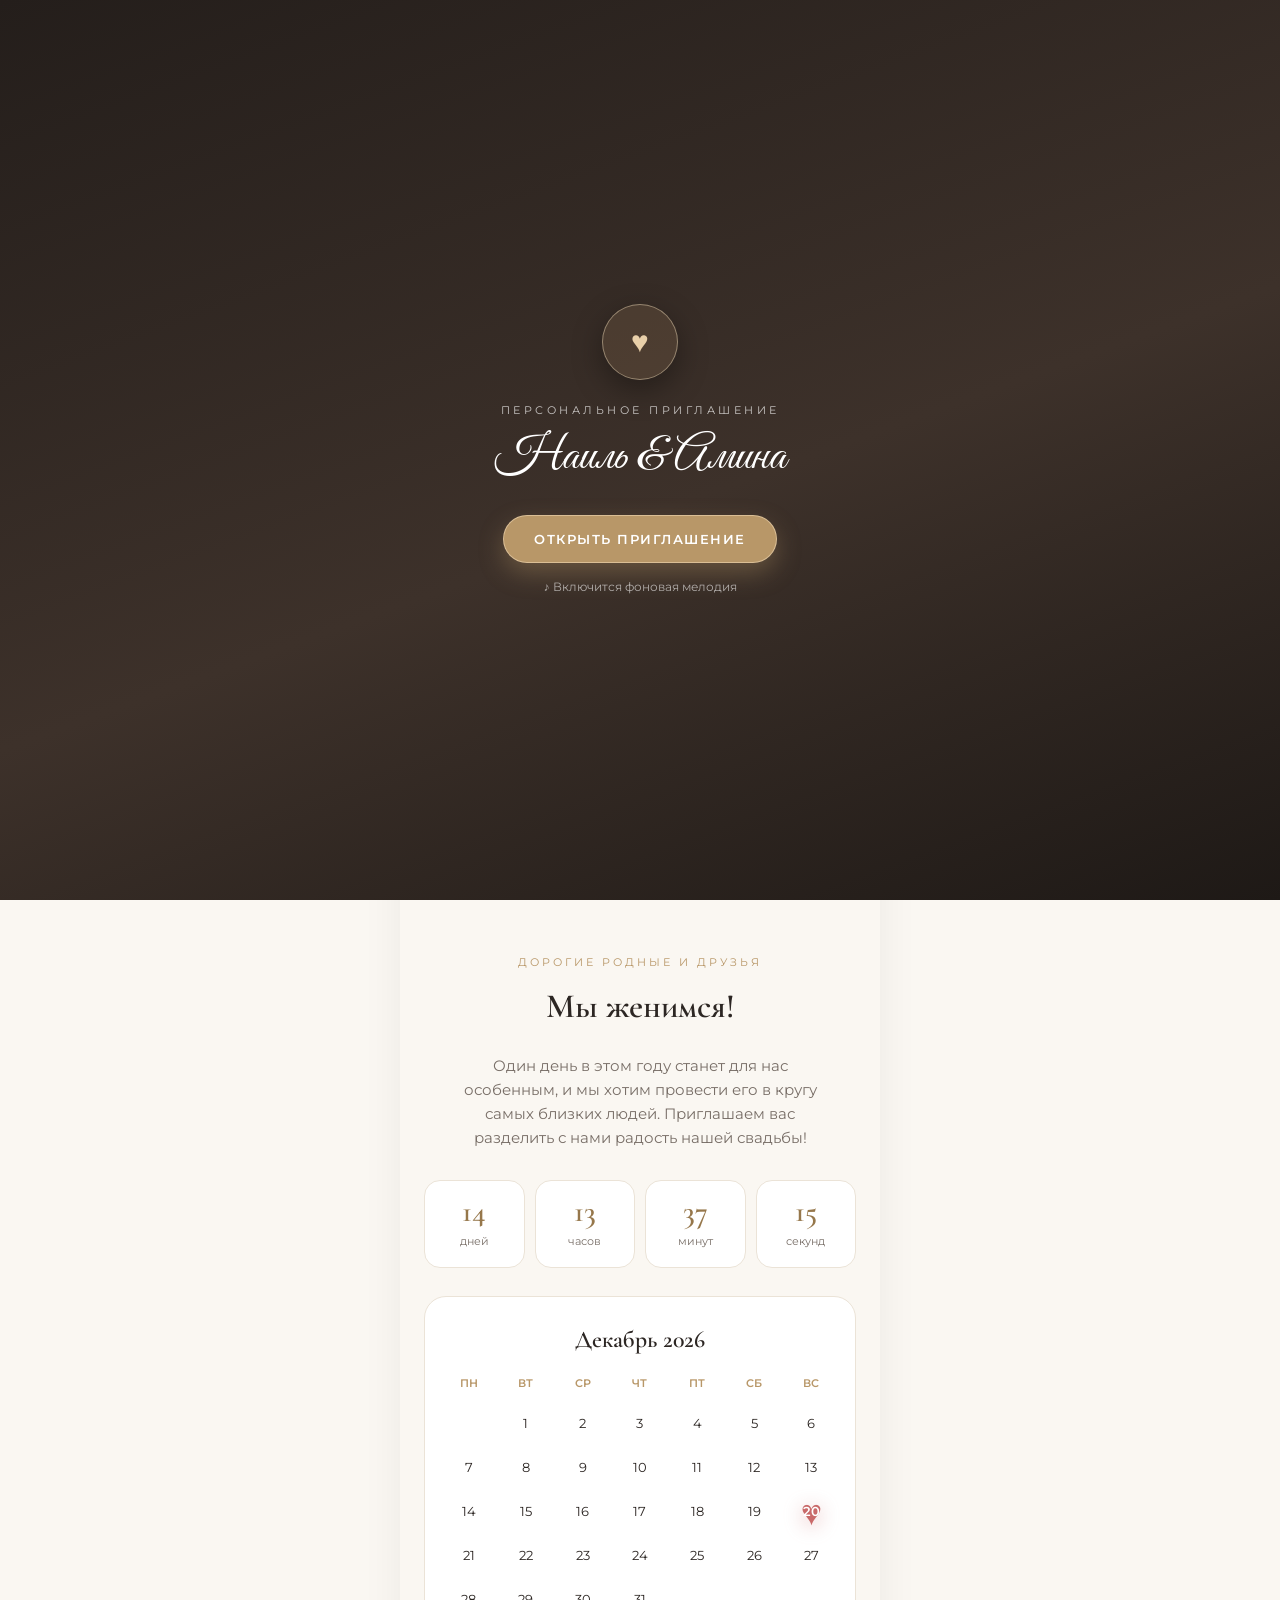
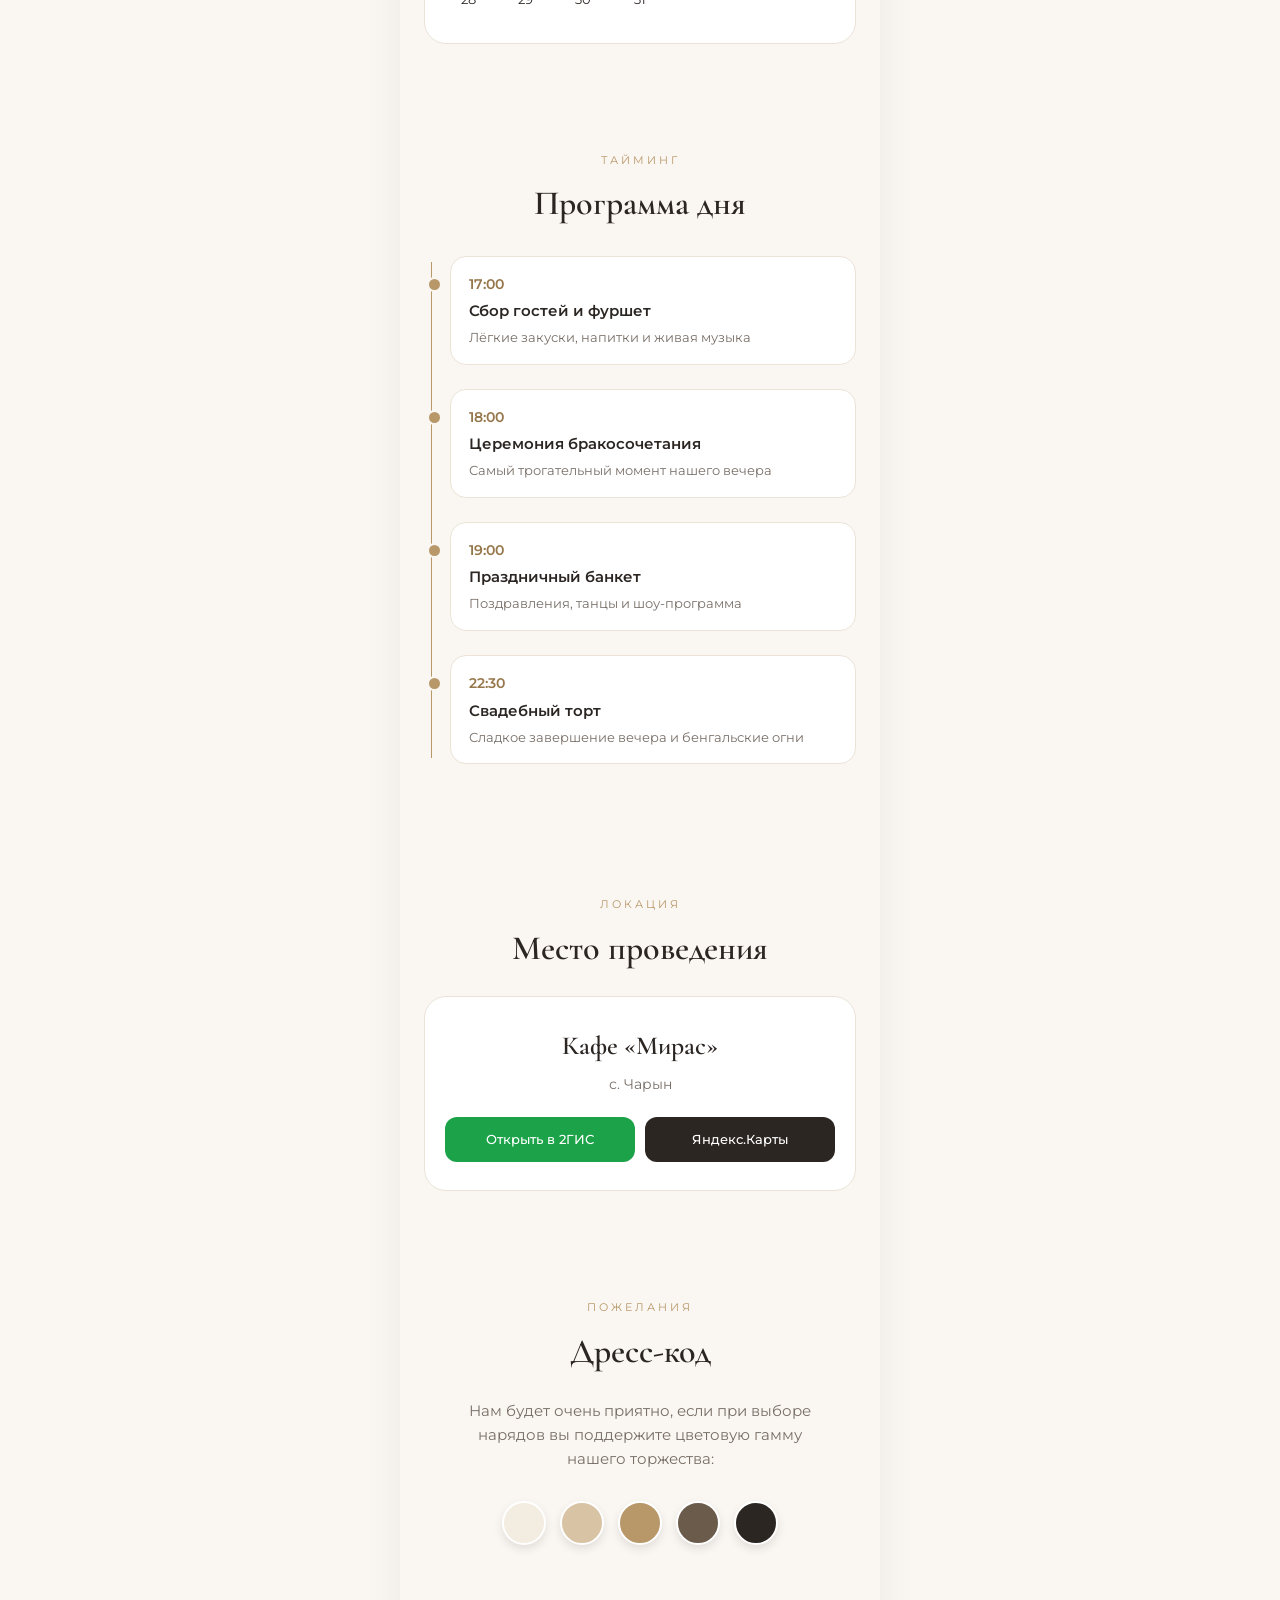
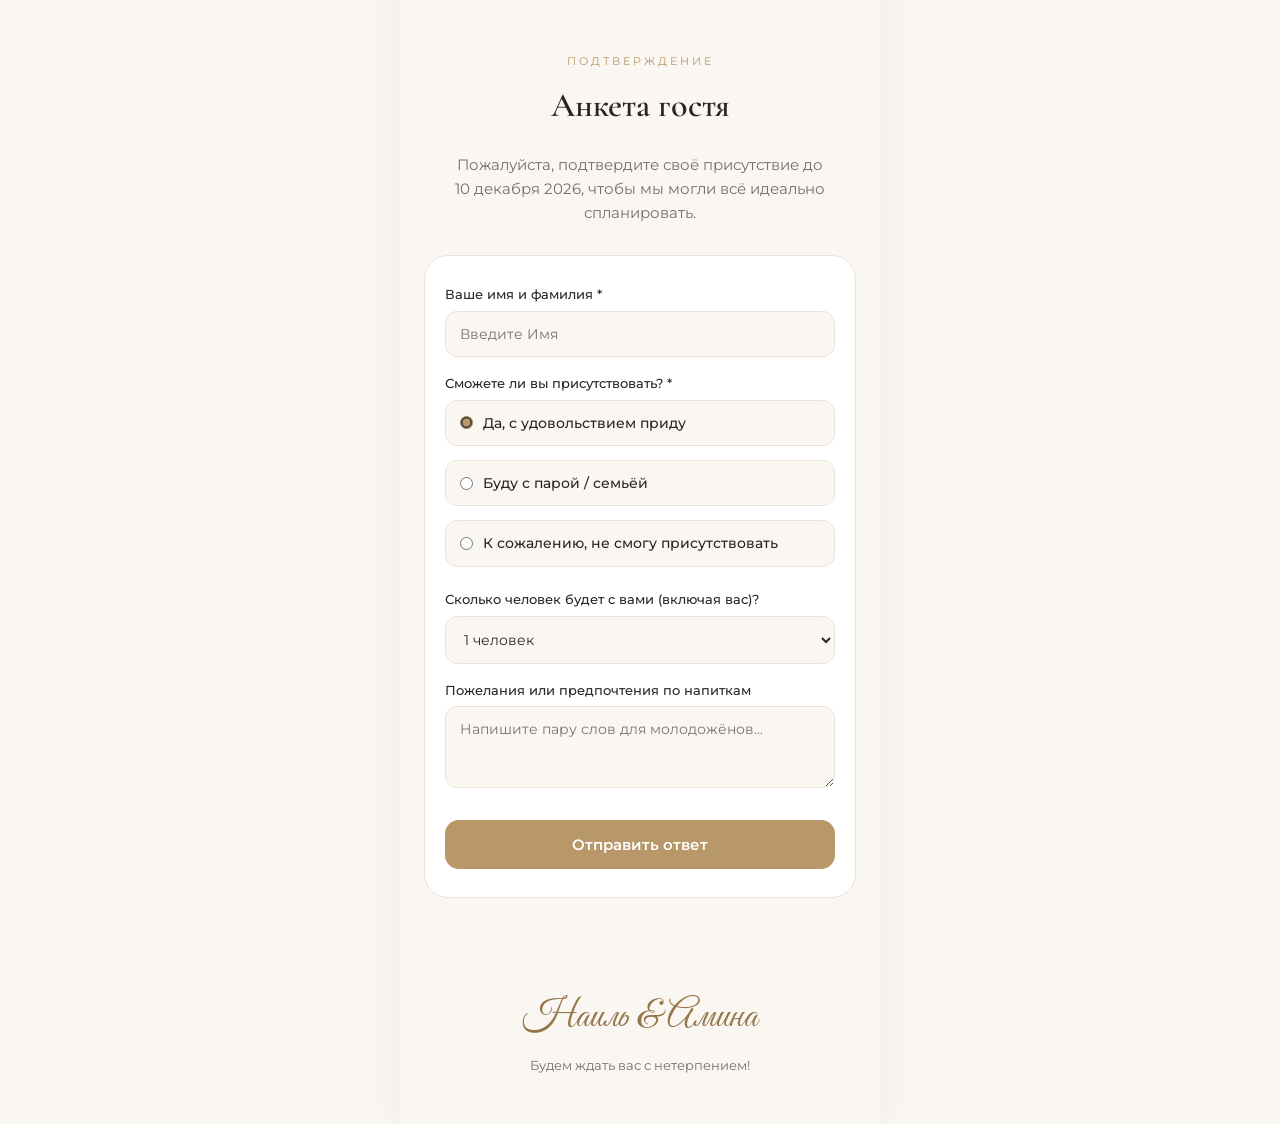
==== commit c8e24136: "Сделал обноваление 2" ====
--- a/index.html
+++ b/index.html
@@ -717,15 +717,15 @@
             <label>Сможете ли вы присутствовать? *</label>
             <div class="radio-group">
               <label class="radio-option">
-                <input type="radio" name="attendance" value="Приду с удовольствием" checked />
+                <input type="radio" name="attendance" value="Приду" checked />
                 <span>Да, с удовольствием приду</span>
               </label>
               <label class="radio-option">
-                <input type="radio" name="attendance" value="Буду с парой / семьёй" />
+                <input type="radio" name="attendance" value="Приду" />
                 <span>Буду с парой / семьёй</span>
               </label>
               <label class="radio-option">
-                <input type="radio" name="attendance" value="К сожалению, не смогу" />
+                <input type="radio" name="attendance" value="Не приду" />
                 <span>К сожалению, не смогу присутствовать</span>
               </label>
             </div>
@@ -784,8 +784,8 @@
         { time: "22:30", title: "Свадебный торт", desc: "Сладкое завершение вечера и бенгальские огни" }
       ],
       dressCodeColors: ["#f3ece1", "#d8c3a5", "#b89768", "#6b5b4b", "#2c2623"],
-      // Сюда вставь URL веб-приложения Google Apps Script для записи в Google Таблицу
-      googleScriptUrl: ""
+      // URL веб-приложения Google Apps Script
+      googleScriptUrl: "https://script.google.com/macros/s/AKfycbz610E8Sy4Sr0p0sV0NRV6EFNcVCZr5c0VH14_NUvNoSm4_7kyCU1cednIXRTrZrEOw0Q/exec"
     };
 
     // Инициализация контента
@@ -843,7 +843,6 @@
 
     openInviteBtn.addEventListener("click", unlockInvitation);
 
-    // Подхватываем воспроизведение при первом взаимодействии, если гость не выключал звук вручную
     document.addEventListener("pointerdown", () => {
       if (!isPlaying && !userManuallyPaused) {
         playMusic();
@@ -969,25 +968,26 @@
       submitBtn.textContent = "Отправляем...";
 
       const formData = new FormData(rsvpForm);
-      const payload = {
-        timestamp: new Date().toLocaleString("ru-RU"),
-        name: formData.get("name"),
-        attendance: formData.get("attendance"),
-        count: formData.get("count"),
-        wishes: formData.get("wishes")
-      };
+      const rawAnswer = String(formData.get("attendance") || "");
+      const normalizedAnswer = rawAnswer.toLowerCase().includes("не") ? "Не приду" : "Приду";
+
+      const params = new URLSearchParams({
+        name: String(formData.get("name") || "").trim(),
+        answer: normalizedAnswer,
+        count: String(formData.get("count") || "1"),
+        wishes: String(formData.get("wishes") || "").trim()
+      });
 
       try {
         if (WEDDING_CONFIG.googleScriptUrl) {
           await fetch(WEDDING_CONFIG.googleScriptUrl, {
             method: "POST",
             mode: "no-cors",
-            headers: { "Content-Type": "application/json" },
-            body: JSON.stringify(payload)
+            body: params
           });
         } else {
           const saved = JSON.parse(localStorage.getItem("rsvp_demo") || "[]");
-          saved.push(payload);
+          saved.push(Object.fromEntries(params));
           localStorage.setItem("rsvp_demo", JSON.stringify(saved));
         }
 
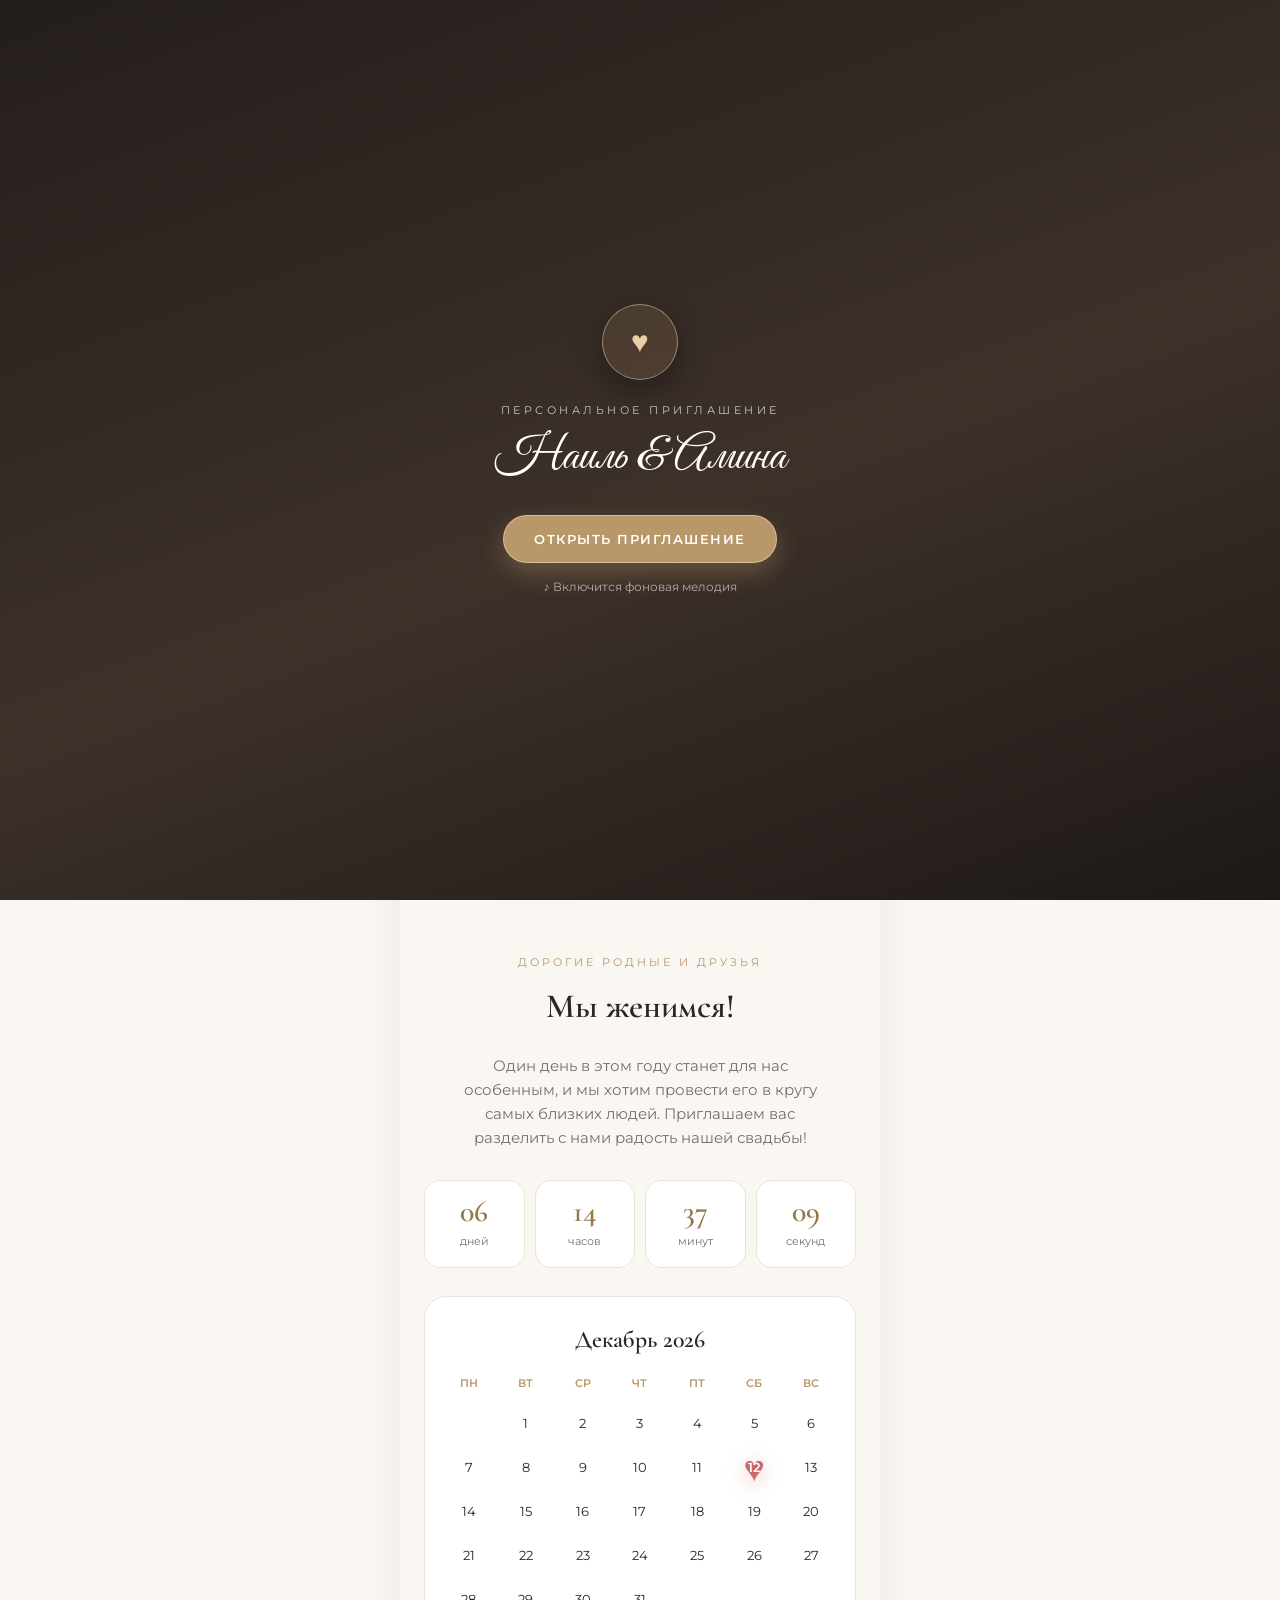
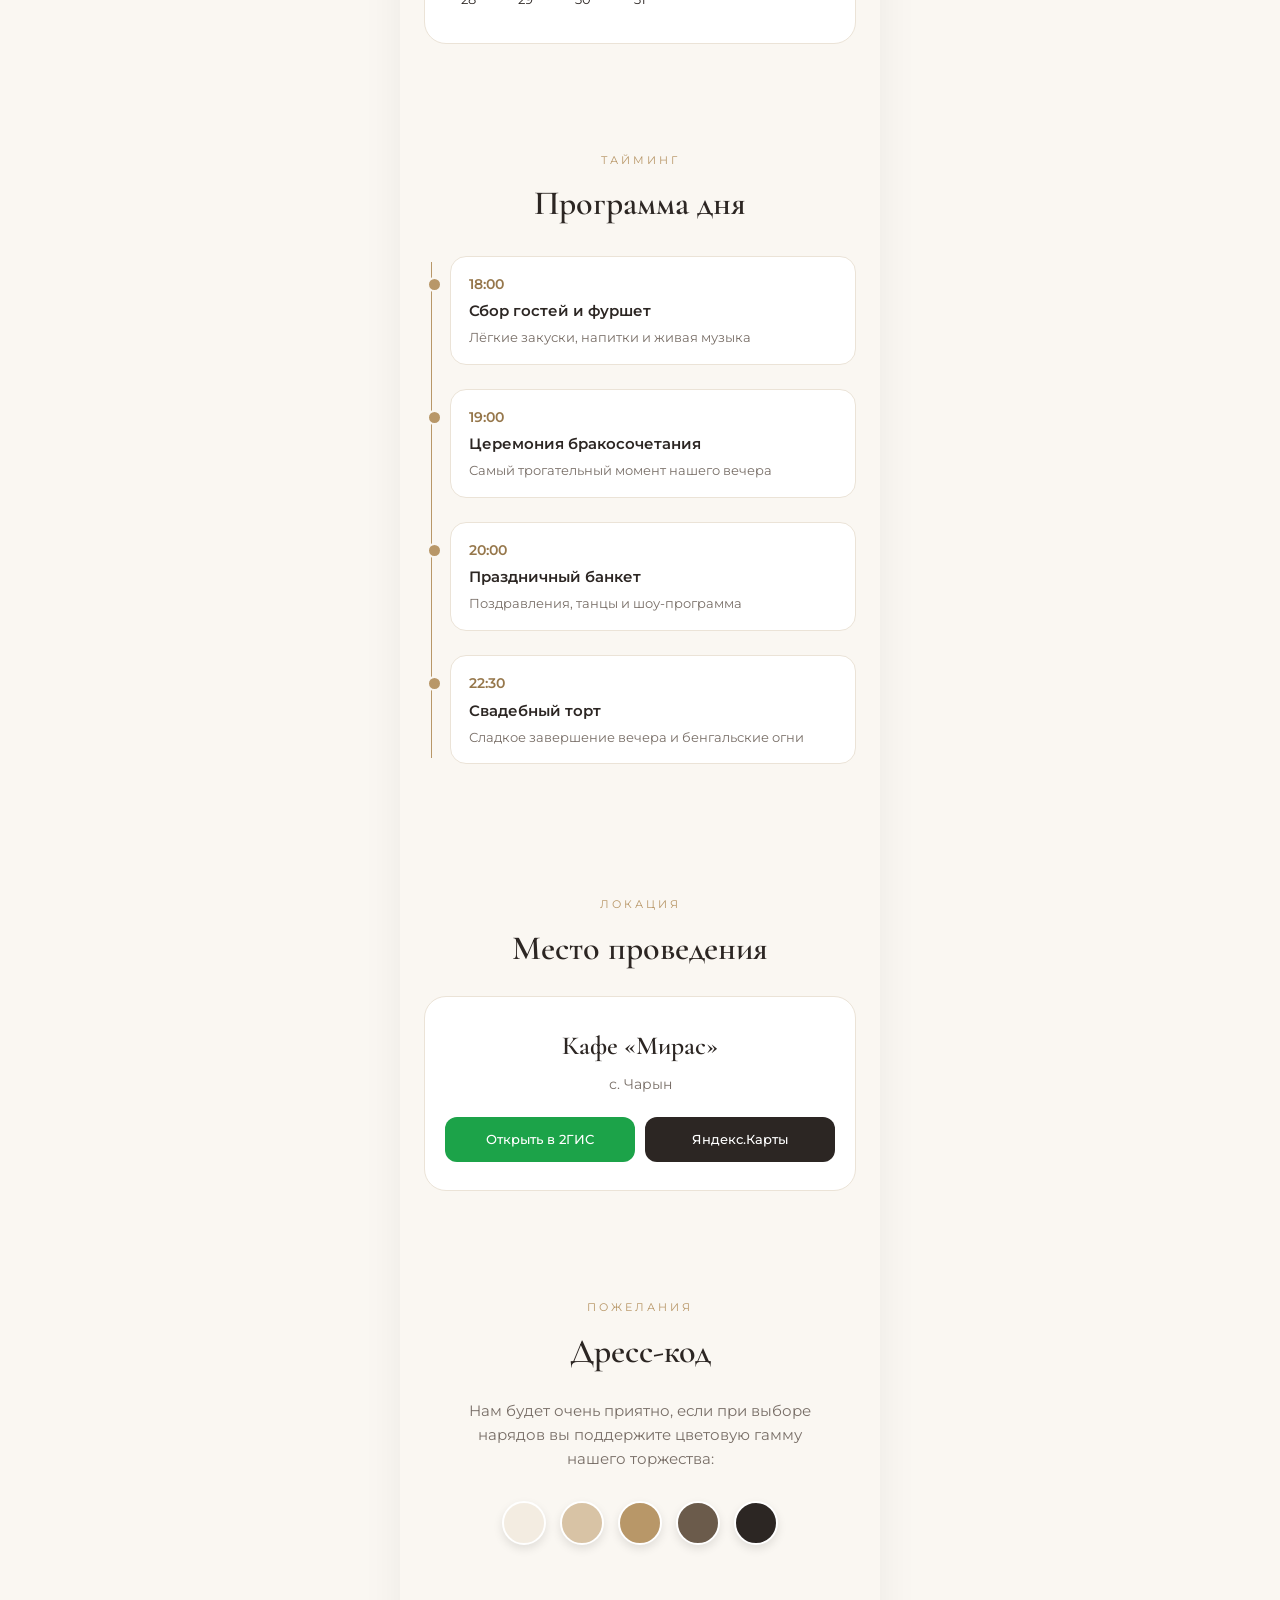
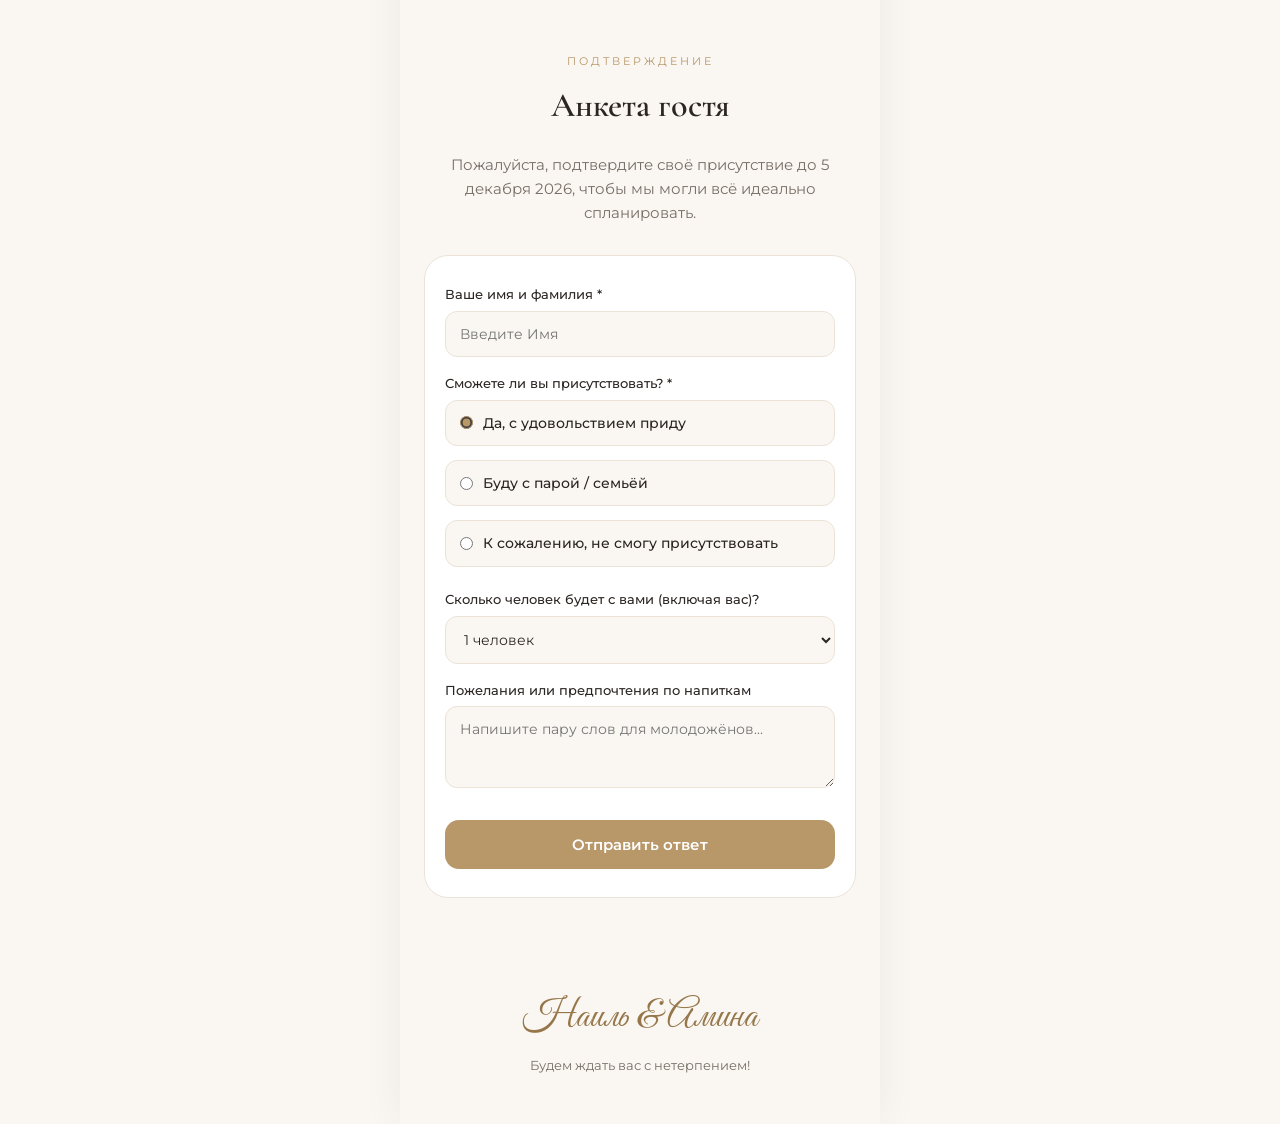
==== commit 472ba3a3: "Изменил дату" ====
--- a/index.html
+++ b/index.html
@@ -629,7 +629,7 @@
       <div class="hero-content">
         <div class="hero-subtitle">Приглашение на свадьбу</div>
         <h1 class="hero-names" id="coupleNames">Наиль & Амина</h1>
-        <div class="hero-date" id="weddingDateText">20.12.2026</div>
+        <div class="hero-date" id="weddingDateText">12.12.2026</div>
         <a href="#invite" class="scroll-hint">Листайте вниз ↓</a>
       </div>
     </header>
@@ -703,7 +703,7 @@
       <span class="section-tag">Подтверждение</span>
       <h2>Анкета гостя</h2>
       <p class="invite-text">
-        Пожалуйста, подтвердите своё присутствие до <span id="rsvpDeadline">10 декабря 2026</span>, чтобы мы могли всё идеально спланировать.
+        Пожалуйста, подтвердите своё присутствие до <span id="rsvpDeadline">5 декабря 2026</span>, чтобы мы могли всё идеально спланировать.
       </p>
 
       <div class="rsvp-card">
@@ -766,9 +766,9 @@
       groomName: "Наиль",
       brideName: "Амина",
       // Формат даты: ГГГГ-ММ-ДДTЧЧ:ММ:СС
-      weddingDateISO: "2026-12-20T17:00:00",
-      dateDisplay: "20.12.2026",
-      rsvpDeadline: "10 декабря 2026",
+      weddingDateISO: "2026-12-12T18:00:00",
+      dateDisplay: "12.12.2026",
+      rsvpDeadline: "5 декабря 2026",
       heroImage: "https://images.unsplash.com/photo-1519741497674-611481863552?auto=format&fit=crop&w=1000&q=80",
       // Положи трек рядом с index.html (лучше переименовать в charyn.mp3 и указать "./charyn.mp3")
       musicUrl: "./Под_небом_Чарына.mp3",
@@ -778,9 +778,9 @@
       link2gis: "https://2gis.kz",
       linkYandex: "https://yandex.kz/maps",
       timeline: [
-        { time: "17:00", title: "Сбор гостей и фуршет", desc: "Лёгкие закуски, напитки и живая музыка" },
-        { time: "18:00", title: "Церемония бракосочетания", desc: "Самый трогательный момент нашего вечера" },
-        { time: "19:00", title: "Праздничный банкет", desc: "Поздравления, танцы и шоу-программа" },
+        { time: "18:00", title: "Сбор гостей и фуршет", desc: "Лёгкие закуски, напитки и живая музыка" },
+        { time: "19:00", title: "Церемония бракосочетания", desc: "Самый трогательный момент нашего вечера" },
+        { time: "20:00", title: "Праздничный банкет", desc: "Поздравления, танцы и шоу-программа" },
         { time: "22:30", title: "Свадебный торт", desc: "Сладкое завершение вечера и бенгальские огни" }
       ],
       dressCodeColors: ["#f3ece1", "#d8c3a5", "#b89768", "#6b5b4b", "#2c2623"],
